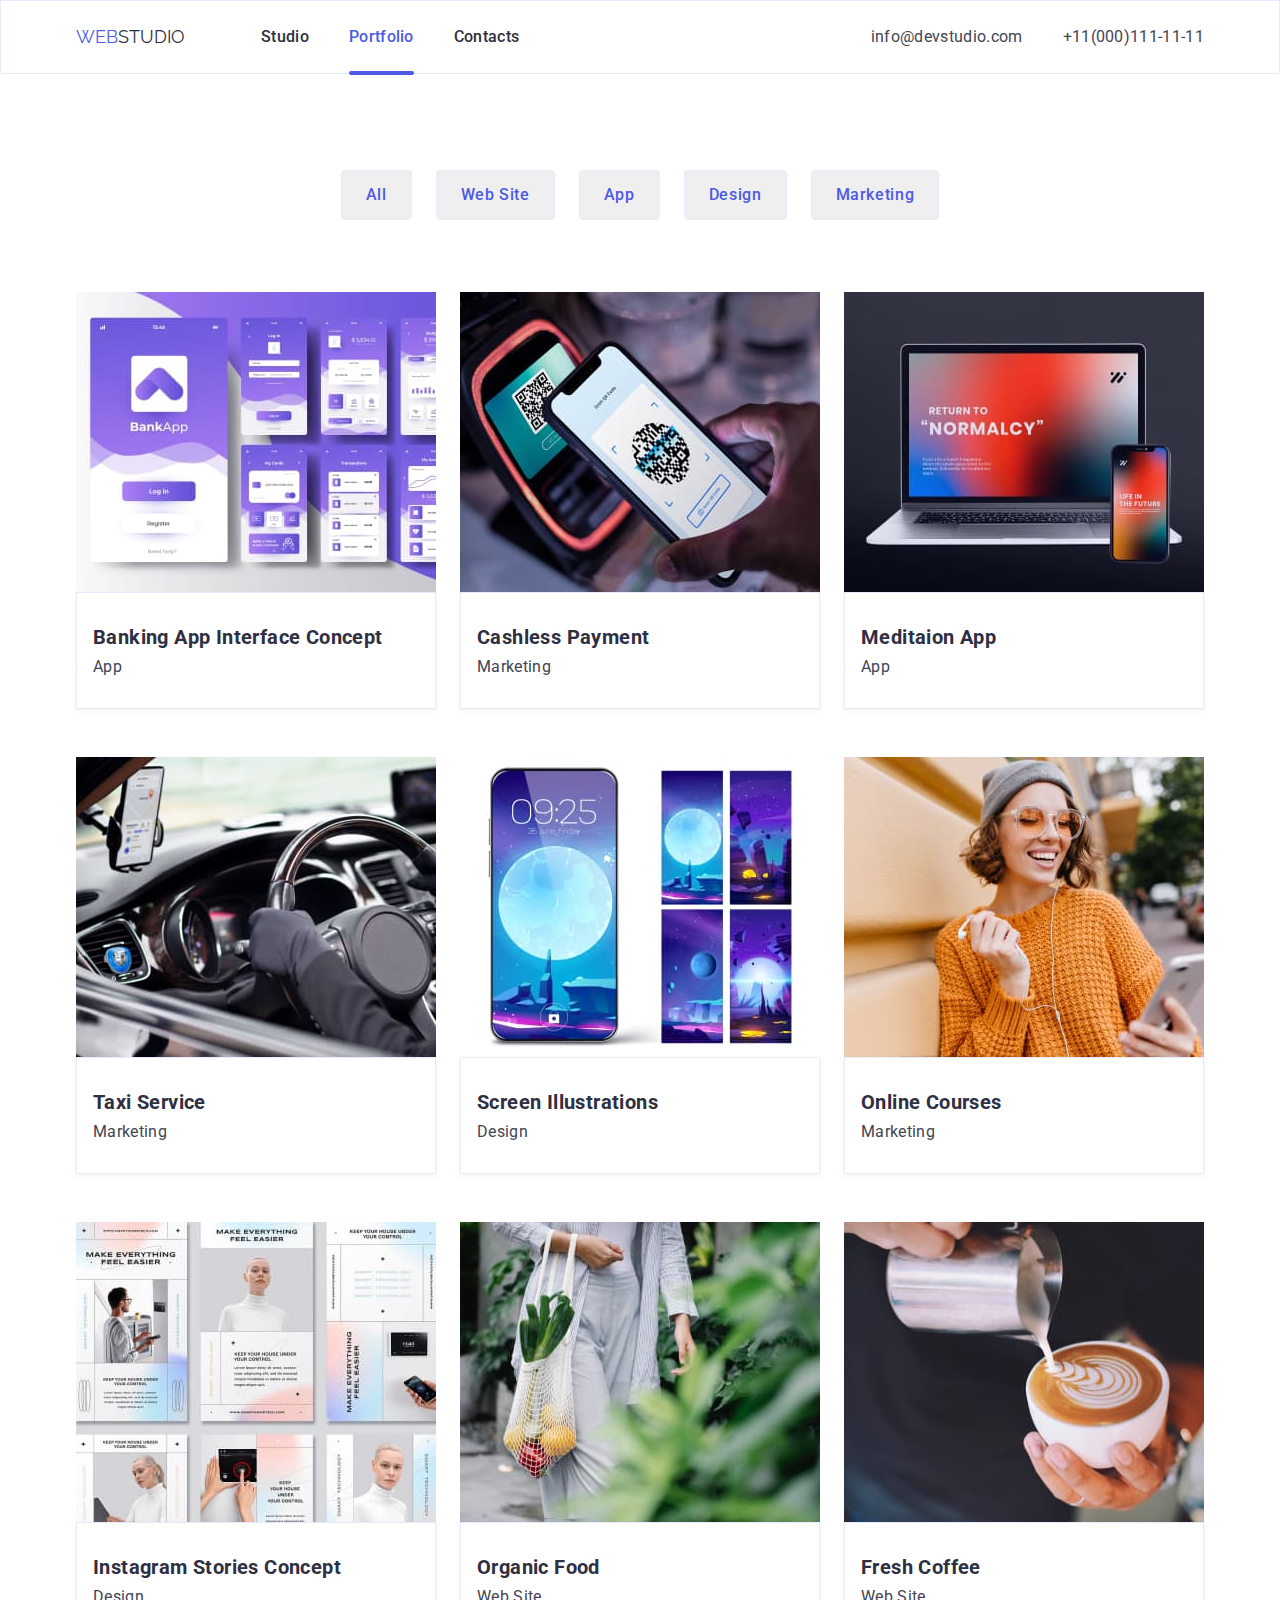
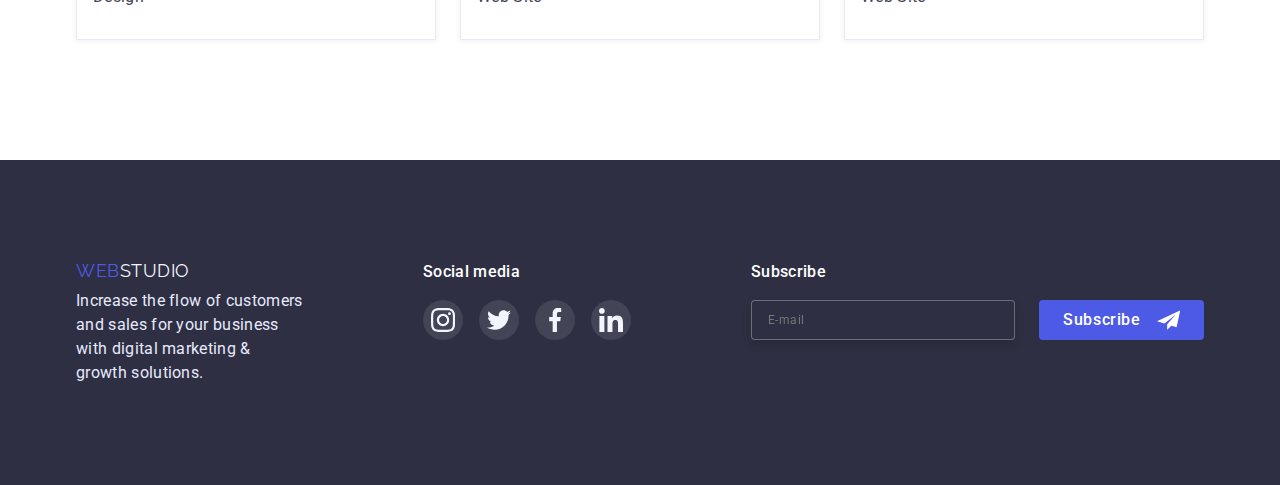
==== portfolio.html @ 5089553e "Initial commit" ====
<!DOCTYPE html>
<html lang="en">
  <head>
    <meta charset="UTF-8" />
    <meta http-equiv="X-UA-Compatible" content="IE=edge" />
    <meta name="viewport" content="width=device-width, initial-scale=1.0" />
    <title>Portfolio</title>
    <link rel="preconnect" href="https://fonts.googleapis.com" />
    <link rel="preconnect" href="https://fonts.gstatic.com" crossorigin />
    <link
      href="https://fonts.googleapis.com/css2?family=Raleway:wght@800&family=Roboto:wght@400;500;700;900&display=swap"
      rel="stylesheet"
    />
    <link
      rel="stylesheet"
      href="https://cdn.jsdelivr.net/npm/modern-normalize@1.1.0/modern-normalize.min.css"
    />
    <link rel="stylesheet" href="./css/styles.css" />
  </head>
  <body class="body">
    <header class="header">
      <div class="header-container container">
        <nav class="header-nav">
          <a class="header-logo" href="./index.html"
            ><span class="header-logo-accent">Web</span>Studio</a
          >
          <ul class="header-list list">
            <li class="header-item">
              <a class="header-link link" href="./index.html">Studio</a>
            </li>
            <li class="header-item">
              <a
                class="header-link link header-link-after"
                href="./portfolio.html"
                >Portfolio</a
              >
            </li>
            <li class="header-item">
              <a class="header-link link" href="#">Contacts</a>
            </li>
          </ul>
        </nav>
        <address class="contacts-address">
          <ul class="contacts-list list">
            <li class="contacts-item">
              <a class="contacts-link link" href="mailto:info@devstudio.com"
                >info@devstudio.com</a
              >
            </li>
            <li class="contacts-item">
              <a class="contacts-link link" href="tel:+110001111111"
                >+11(000)111-11-11</a
              >
            </li>
          </ul>
        </address>
      </div>
    </header>
    <main>
      <section class="filters section">
        <div class="container">
          <h1 class="visually-hidden">Portfolio</h1>
          <ul class="filters-list">
            <li class="filters-item">
              <button class="filters-btn" type="button">All</button>
            </li>
            <li class="filters-item">
              <button class="filters-btn" type="button">Web Site</button>
            </li>
            <li class="filters-item">
              <button class="filters-btn" type="button">App</button>
            </li>
            <li class="filters-item">
              <button class="filters-btn" type="button">Design</button>
            </li>
            <li class="filters-item">
              <button class="filters-btn" type="button">Marketing</button>
            </li>
          </ul>
          <ul class="project-list list">
            <li class="project-item">
              <a href="#" class="project-link link">
                <div class="project-link-img">
                  <img
                    class="project-img"
                    src="./imeges/portfolio/banking.jpg"
                    alt="banking interface"
                    width="360"
                    height="300"
                  />
                  <p class="overlay">
                    14 Stylish and User-Friendly App Design Concepts · Task
                    Manager App · Calorie Tracker App · Exotic Fruit Ecommerce
                    App · Cloud Storage App
                  </p>
                </div>
                <div class="card">
                  <h2 class="project-title section-suptitle">
                    Banking App Interface Concept
                  </h2>
                  <p class="project-text section-text">App</p>
                </div>
              </a>
            </li>
            <li class="project-item">
              <a href="#" class="project-link link">
                <div class="project-link-img">
                  <img
                    class="project-img"
                    src="./imeges/portfolio/payment.jpg"
                    alt="cashless payment"
                    width="360"
                    height="300"
                  />
                  <p class="overlay">
                    14 Stylish and User-Friendly App Design Concepts · Task
                    Manager App · Calorie Tracker App · Exotic Fruit Ecommerce
                    App · Cloud Storage App
                  </p>
                </div>
                <div class="card">
                  <h2 class="project-title section-suptitle">
                    Cashless Payment
                  </h2>
                  <p class="project-text section-text">Marketing</p>
                </div>
              </a>
            </li>
            <li class="project-item">
              <a href="#" class="project-link link">
                <div class="project-link-img">
                  <img
                    class="project-img"
                    src="./imeges/portfolio/meditaion_app.jpg"
                    alt="meditaion app"
                    width="360"
                    height="300"
                  />
                  <p class="overlay">
                    14 Stylish and User-Friendly App Design Concepts · Task
                    Manager App · Calorie Tracker App · Exotic Fruit Ecommerce
                    App · Cloud Storage App
                  </p>
                </div>
                <div class="card">
                  <h2 class="project-title section-suptitle">Meditaion App</h2>
                  <p class="project-text section-text">App</p>
                </div>
              </a>
            </li>
            <li class="project-item">
              <a href="#" class="project-link link">
                <div class="project-link-img">
                  <img
                    class="project-img"
                    src="./imeges/portfolio/taxi.jpg"
                    alt="taxi service"
                    width="360"
                    height="300"
                  />
                  <p class="overlay">
                    14 Stylish and User-Friendly App Design Concepts · Task
                    Manager App · Calorie Tracker App · Exotic Fruit Ecommerce
                    App · Cloud Storage App
                  </p>
                </div>
                <div class="card">
                  <h2 class="project-title section-suptitle">Taxi Service</h2>
                  <p class="project-text section-text">Marketing</p>
                </div>
              </a>
            </li>
            <li class="project-item">
              <a href="#" class="project-link link">
                <div class="project-link-img">
                  <img
                    class="project-img"
                    src="./imeges/portfolio/illustrations.jpg"
                    alt="illustrations"
                    width="360"
                    height="300"
                  />
                  <p class="overlay">
                    14 Stylish and User-Friendly App Design Concepts · Task
                    Manager App · Calorie Tracker App · Exotic Fruit Ecommerce
                    App · Cloud Storage App
                  </p>
                </div>
                <div class="card">
                  <h2 class="project-title section-suptitle">
                    Screen Illustrations
                  </h2>
                  <p class="project-text section-text">Design</p>
                </div>
              </a>
            </li>
            <li class="project-item">
              <a href="#" class="project-link link">
                <div class="project-link-img">
                  <img
                    class="project-img"
                    src="./imeges/portfolio/online_courses.jpg"
                    alt="online courses"
                    width="360"
                    height="300"
                  />
                  <p class="overlay">
                    14 Stylish and User-Friendly App Design Concepts · Task
                    Manager App · Calorie Tracker App · Exotic Fruit Ecommerce
                    App · Cloud Storage App
                  </p>
                </div>
                <div class="card">
                  <h2 class="project-title section-suptitle">Online Courses</h2>
                  <p class="project-text section-text">Marketing</p>
                </div>
              </a>
            </li>
            <li class="project-item">
              <a href="#" class="project-link link">
                <div class="project-link-img">
                  <img
                    class="project-img"
                    src="./imeges/portfolio/stories.jpg"
                    alt="instagram stories"
                    width="360"
                    height="300"
                  />
                  <p class="overlay">
                    14 Stylish and User-Friendly App Design Concepts · Task
                    Manager App · Calorie Tracker App · Exotic Fruit Ecommerce
                    App · Cloud Storage App
                  </p>
                </div>
                <div class="card">
                  <h2 class="project-title section-suptitle">
                    Instagram Stories Concept
                  </h2>
                  <p class="project-text section-text">Design</p>
                </div>
              </a>
            </li>
            <li class="project-item">
              <a href="#" class="project-link link">
                <div class="project-link-img">
                  <img
                    class="project-img"
                    src="./imeges/portfolio/organic_food.jpg"
                    alt="organic food"
                    width="360"
                    height="300"
                  />
                  <p class="overlay">
                    14 Stylish and User-Friendly App Design Concepts · Task
                    Manager App · Calorie Tracker App · Exotic Fruit Ecommerce
                    App · Cloud Storage App
                  </p>
                </div>
                <div class="card">
                  <h2 class="project-title section-suptitle">Organic Food</h2>
                  <p class="project-text section-text">Web Site</p>
                </div>
              </a>
            </li>
            <li class="project-item">
              <a href="#" class="project-link link">
                <div class="project-link-img">
                  <img
                    class="project-img"
                    src="./imeges/portfolio/fresh_coffee.jpg"
                    alt="coffee"
                    width="360"
                    height="300"
                  />
                  <p class="overlay">
                    14 Stylish and User-Friendly App Design Concepts · Task
                    Manager App · Calorie Tracker App · Exotic Fruit Ecommerce
                    App · Cloud Storage App
                  </p>
                </div>
                <div class="card">
                  <h2 class="project-title section-suptitle">Fresh Coffee</h2>
                  <p class="project-text section-text">Web Site</p>
                </div>
              </a>
            </li>
          </ul>
        </div>
      </section>
    </main>
    <footer class="footer">
      <div class="footer-container container">
        <div class="footer-logo">
          <a class="footer-logo-link" href="./index.html"
            ><span class="header-logo-accent">Web</span>Studio</a
          >
          <p class="footer-text">
            Increase the flow of customers and sales for your business with
            digital marketing & growth solutions.
          </p>
        </div>
        <div class="footer-social">
          <strong class="footer-strong">Social media</strong>
          <ul class="footer-social-list list">
            <li class="footer-social-item">
              <a href="" class="footer-social-link link">
                <svg class="footer-social-icon" width="24" height="24">
                  <use
                    href="./imeges/main-page/icons.svg#icon-instagram-2 "
                  ></use>
                </svg>
              </a>
            </li>
            <li class="footer-social-item">
              <a href="" class="footer-social-link link">
                <svg class="footer-social-icon" width="24" height="24">
                  <use href="./imeges/main-page/icons.svg#icon-twitter-1"></use>
                </svg>
              </a>
            </li>
            <li class="footer-social-item">
              <a href="" class="footer-social-link link">
                <svg class="footer-social-icon" width="24" height="24">
                  <use
                    href="./imeges/main-page/icons.svg#icon-facebook-1"
                  ></use>
                </svg>
              </a>
            </li>
            <li class="footer-social-item">
              <a href="" class="footer-social-link link">
                <svg class="footer-social-icon" width="24" height="24">
                  <use
                    href="./imeges/main-page/icons.svg#icon-linkedin-1"
                  ></use>
                </svg>
              </a>
            </li>
          </ul>
        </div>
        <div class="footer-input">
          <strong class="footer-strong">Subscribe</strong>
          <form class="footer-form">
            <label class="footer-form-field">
              <input
                type="email"
                name="email"
                placeholder="E-mail"
                class="footer-form-input"
              />
            </label>
            <button class="footer-form-submit" type="submit">
              Subscribe
              <svg class="footer-form-icon" width="24" height="24">
                <use href="./imeges/main-page/icons.svg#icon-Frame-3"></use>
              </svg>
            </button>
          </form>
        </div>
      </div>
    </footer>
  </body>
</html>
---- css/styles.css ----
h1,
h2,
h3,
p {
  margin-top: 0;
  margin-bottom: 0;
}

ul {
  margin-top: 0;
  margin-bottom: 0;
  padding-left: 0;
}

img {
  display: block;
  max-width: 100%;
  height: auto;
}

:root {
  --primary-text-color: #434455;
  --toptitle-text-color: #2e2f42;
  --accent-text-color: #4d5ae5;
  --title-text-color: #ffffff;
  --footer-text-color: #e7e9fc;
  --social-icon-color: #f4f4fd;
}

body {
  font-family: "Roboto", sans-serif;
  background-color: var(--title-text-color);
  font-size: 16px;
}

.list {
  list-style: none;
  display: flex;
}

.link {
  text-decoration: none;
  line-height: 1.5;
  letter-spacing: 0.02em;
}

.section {
  padding-bottom: 120px;
  padding-top: 120px;
}

.section-title {
  font-size: 36px;
  line-height: 1.11;
  letter-spacing: 0.02em;
  text-transform: capitalize;
  color: var(--toptitle-text-color);
  margin-bottom: 72px;
}

.section-suptitle {
  font-size: 20px;
  line-height: 1.2;
  letter-spacing: 0.02em;
  color: var(--toptitle-text-color);
}

.section-text {
  letter-spacing: 0.02em;
  line-height: 1.2;
  color: var(--primary-text-color);
}

.container {
  width: 1158px;
  padding-left: 15px;
  padding-right: 15px;
  margin: 0 auto;
}

.header {
  border: 1px solid var(--footer-text-color);
}

.header-container {
  display: flex;
  justify-content: space-between;
  align-items: center;
}

.header-nav {
  display: flex;
  align-items: center;
}

.header-logo {
  font-family: "Raleway";
  text-decoration: none;
  text-transform: uppercase;
  margin-right: 76px;
  font-size: 18px;
  line-height: 1.3;
  color: var(--toptitle-text-color);
}

.header-logo-accent {
  color: var(--accent-text-color);
}

.header-link:hover,
.header-link:focus {
  color: var(--accent-text-color);
}

.header-item:not(:last-child) {
  margin-right: 40px;
}

.header-link {
  color: var(--toptitle-text-color);
  display: block;
  padding: 24px 0;
  font-weight: 500;
  transition-property: color;
  transition-duration: 250ms;
  transition-timing-function: cubic-bezier(0.4, 0, 0.2, 1);
}

.header-link-after {
  position: relative;
  color: var(--accent-text-color);
}

.header-link-after::after {
  content: "";
  text-decoration: underline;
  position: absolute;
  display: block;
  margin-top: 22px;
  width: 100%;
  height: 4px;
  background: var(--accent-text-color);
  border-radius: 2px;
}

.contacts-address {
  font-style: normal;
}

.contacts-link:hover,
.contacts-link:focus {
  color: var(--accent-text-color);
}

.contacts-item:not(:last-child) {
  margin-right: 40px;
}

.contacts-link {
  color: var(--primary-text-color);
  transition-property: color;
  transition-duration: 250ms;
  transition-timing-function: cubic-bezier(0.4, 0, 0.2, 1);
}

.hero {
  background-color: var(--toptitle-text-color);
  text-align: center;
  padding: 188px 0;
  max-width: 1440px;
  background-image: linear-gradient(
      rgba(46, 47, 66, 0.7),
      rgba(46, 47, 66, 0.7)
    ),
    url(../imeges/main-page/people-office.jpg);
  background-repeat: no-repeat;
  background-position: center;
  background-size: cover;
  margin: 0 auto;
}

.hero-title {
  max-width: 500px;
  margin: auto;
  font-size: 56px;
  line-height: 1.07;
  color: var(--title-text-color);
}

.hero-btn {
  font-family: inherit;
  font-weight: 500;
  font-size: 16px;
  line-height: 1.5;
  letter-spacing: 0.04em;
  cursor: pointer;
  color: var(--title-text-color);
  background-color: var(--accent-text-color);
  border: none;
  border-radius: 4px;
  margin-top: 48px;
  padding: 16px 32px;
  transition-property: background-color, box-shadow;
  transition-duration: 250ms;
  transition-timing-function: cubic-bezier(0.4, 0, 0.2, 1);
}

.hero-btn:hover,
.hero-btn:focus {
  background-color: #404bbf;
  box-shadow: 0px 4px 4px rgba(0, 0, 0, 0.15);
}

.backdrop {
  position: fixed;
  top: 0;
  left: 0;
  width: 100%;
  height: 100%;
  background-color: rgba(46, 47, 66, 0.4);
  transition: visibility, opacity var(--footer-text-color);
  transition-duration: 250ms;
  transition-timing-function: cubic-bezier(0.4, 0, 0.2, 1);
}

.backdrop.is-hidden {
  opacity: 0;
  visibility: hidden;
  pointer-events: none;
}

.modal {
  position: absolute;
  top: 50%;
  left: 50%;
  transform: translate(-50%, -50%);
  width: 408px;
  height: 584px;
  background: #fcfcfc;
  box-shadow: 0px 1px 1px rgba(0, 0, 0, 0.14), 0px 1px 3px rgba(0, 0, 0, 0.12),
    0px 2px 1px rgba(0, 0, 0, 0.2);
  border-radius: 4px;
  padding: 72px 24px 24px 24px;
}

.modal-close-btn {
  position: absolute;
  right: 24px;
  top: 24px;
  display: flex;
  justify-content: center;
  align-items: center;
  cursor: pointer;
  width: 24px;
  height: 24px;
  border-radius: 50%;
  background-color: var(--footer-text-color);
  border: 1px solid rgba(0, 0, 0, 0.1);
  transition-property: background-color;
  transition-duration: 250ms;
  transition-timing-function: cubic-bezier(0.4, 0, 0.2, 1);
}

.modal-close-btn:hover,
.modal-close-btn:focus {
  background-color: #404bbf;
}

.modal-close-btn-icon {
  transition: fill var(--footer-text-color);
  transition-property: fill;
  transition-duration: 250ms;
  transition-timing-function: cubic-bezier(0.4, 0, 0.2, 1);
}

.modal-close-btn:hover .modal-close-btn-icon,
.modal-close-btn:focus .modal-close-btn-icon {
  fill: var(--title-text-color);
}

.modal-text {
  font-weight: 500;
  font-size: 16px;
  line-height: 1.5;
  text-align: center;
  letter-spacing: 0.02em;
  color: #2e2f42;
  margin-bottom: 14px;
}

.modal-form {
  display: flex;
  flex-direction: column;
}

.modal-form-field {
  margin-bottom: 8px;
}

.modal-form-input {
  display: block;
  width: 100%;
  height: 40px;
  padding-left: 38px;
  border: 1px solid rgba(33, 33, 33, 0.2);
  border-radius: 4px;
  color: var(--toptitle-text-color);
}

.modal-form-input:focus {
  outline: none;
  border-color: var(--accent-text-color);
}

.modal-form-span {
  display: block;
  font-size: 12px;
  line-height: 1.33;
  letter-spacing: 0.01em;
  color: #8e8f99;
  margin-bottom: 4px;
}

.modal-form-box {
  display: block;
  position: relative;
}

.modal-form-icon {
  position: absolute;
  display: block;
  width: 18px;
  height: 24px;
  top: 50%;
  left: 16px;
  transform: translateY(-50%);
  fill: var(--toptitle-text-color);
  transition-property: fill;
  transition-duration: 250ms;
  transition-timing-function: cubic-bezier(0.4, 0, 0.2, 1);
}

.modal-form-input:focus + .modal-form-icon {
  fill: var(--accent-text-color);
}

.modal-form-field-second {
  margin-bottom: 16px;
}

.modal-form-message {
  display: block;
  width: 100%;
  height: 100%;
  padding-top: 8px;
  padding-left: 16px;
  resize: none;
  border: 1px solid rgba(33, 33, 33, 0.2);
  border-radius: 4px;
  outline: transparent;
  transition-property: border, outline;
  transition-duration: 250ms;
  transition-timing-function: cubic-bezier(0.4, 0, 0.2, 1);
}

.modal-form-message::placeholder {
  font-weight: 400;
  font-size: 12px;
  line-height: 1.33;
  letter-spacing: 0.01em;
  color: rgba(117, 117, 117, 0.5);
}

.modal-form-message:focus {
  outline: none;
  border: 1px solid var(--accent-text-color);
}

.modal-form-chek-desc {
  display: flex;
  font-size: 12px;
  line-height: 1.33;
  letter-spacing: 0.04em;
  color: #757575;
  align-items: center;
  margin-bottom: 24px;
}

.modal-form-link {
  color: var(--accent-text-color);
}

.modal-form-chek-desc::before {
  content: "";
  display: block;
  width: 16px;
  height: 16px;
  border: 1.25px solid var(--toptitle-text-color);
  cursor: pointer;
  border-radius: 2px;
  margin-right: 8px;
}

.modal-form-chek:checked + .modal-form-chek-desc::before {
  background-color: var(--accent-text-color);
  background-image: url(../imeges/main-page/vector.svg);
  background-size: contain;
  background-position: center;
  background-repeat: no-repeat;
}

.modal-form-chek:focus + .modal-form-chek-desc::before {
  outline: 1px solid var(--accent-text-color);
}

.modal-form-submit {
  font-family: inherit;
  font-weight: 500;
  font-size: 16px;
  line-height: 1.5;
  letter-spacing: 0.04em;
  cursor: pointer;
  background-color: var(--accent-text-color);
  color: var(--title-text-color);
  border: none;
  border-radius: 4px;
  padding: 16px 32px;
  align-self: center;
  min-width: 169px;
  transition-property: background-color, box-shadow;
  transition-duration: 250ms;
  transition-timing-function: cubic-bezier(0.4, 0, 0.2, 1);
}

.modal-form-submit:hover,
.modal-form-submit:focus {
  background-color: #404bbf;
  box-shadow: 0px 4px 4px rgba(0, 0, 0, 0.15);
}

.visually-hidden {
  position: absolute;
  white-space: nowrap;
  width: 1px;
  height: 1px;
  overflow: hidden;
  border: 0;
  padding: 0;
  clip: rect(0 0 0 0);
  clip-path: inset(50%);
  margin: -1px;
}

.feature-card {
  height: 112px;
  display: flex;
  align-items: center;
  justify-content: center;
  background-color: var(--social-icon-color);
}

.feature-icon {
  width: 64px;
  height: 64px;
}

.feature-item {
  flex-basis: calc((100% - 72px) / 4);
  width: 264px;
}

.feature-item:not(:last-child) {
  margin-right: 24px;
}

.feature-title {
  margin-bottom: 8px;
  margin-top: 8px;
}

.gallery {
  padding-top: 0;
  text-align: center;
}

.gallery-item:not(:last-child) {
  margin-right: 24px;
}

.team {
  background-color: var(--social-icon-color);
  text-align: center;
}

.team-item {
  padding-bottom: 32px;
  border-radius: 0px 0px 4px 4px;
  background-color: var(--title-text-color);
  box-shadow: 0px 1px 6px rgba(46, 47, 66, 0.08),
    0px 1px 1px rgba(46, 47, 66, 0.16), 0px 2px 1px rgba(46, 47, 66, 0.08);
}

.team-item:not(:last-child) {
  margin-right: 24px;
}

.team-suptitle {
  margin-top: 32px;
  margin-bottom: 8px;
}

.team-social-list {
  justify-content: center;
  margin-top: 8px;
}

.team-social-item {
  width: 40px;
  height: 40px;
}

.team-social-item:not(:last-child) {
  margin-right: 24px;
}

.team-social-link:hover,
.team-social-link:focus {
  background-color: #404bbf;
}

.team-social-link {
  width: 100%;
  height: 100%;
  background-color: var(--accent-text-color);
  display: flex;
  align-items: center;
  justify-content: center;
  border-radius: 50%;
  transition-property: background-color;
  transition-duration: 250ms;
  transition-timing-function: cubic-bezier(0.4, 0, 0.2, 1);
}

.team-social-icon {
  fill: var(--social-icon-color);
}

.customers {
  text-align: center;
}

.customers-item {
  width: calc((100% - 120px) / 6);
  height: 88px;
}

.customers-item:not(:last-child) {
  margin-right: 24px;
}

.customers-link {
  width: 100%;
  height: 100%;
  border: 1px solid #8e8f99;
  border-radius: 4px;
  display: flex;
  align-items: center;
  justify-content: center;
  transition-property: border;
  transition-duration: 250ms;
  transition-timing-function: cubic-bezier(0.4, 0, 0.2, 1);
}

.customers-icon {
  fill: #8e8f99;
  transition-property: fill;
  transition-duration: 250ms;
  transition-timing-function: cubic-bezier(0.4, 0, 0.2, 1);
}

.customers-link:hover,
.customers-link:focus {
  border: 1px solid var(--accent-text-color);
}

.customers-link:hover .customers-icon,
.customers-link:focus .customers-icon {
  fill: var(--accent-text-color);
}

.footer {
  background-color: var(--toptitle-text-color);
  padding-top: 100px;
  padding-bottom: 100px;
}

.footer-container {
  display: flex;
  align-items: baseline;
}

.footer-logo-link {
  font-family: "Raleway";
  font-size: 18px;
  line-height: 1.17;
  letter-spacing: 0.03em;
  text-decoration: none;
  text-transform: uppercase;
  color: var(--social-icon-color);
}

.footer-text {
  letter-spacing: 0.02em;
  line-height: 1.5;
  color: var(--footer-text-color);
  margin-top: 8px;
  max-width: 264px;
}

.footer-social {
  margin-left: 120px;
}

.footer-strong {
  font-weight: 500;
  font-size: 16px;
  line-height: 1.5;
  letter-spacing: 0.02em;
  color: var(--title-text-color);
}

.footer-social-list {
  margin-top: 16px;
}

.footer-social-item {
  width: 40px;
  height: 40px;
}

.footer-social-item:not(:last-child) {
  margin-right: 16px;
}

.footer-social-link:hover,
.footer-social-link:focus {
  background-color: #31d0aa;
}

.footer-social-link {
  width: 100%;
  height: 100%;
  background-color: var(--primary-text-color);
  display: flex;
  align-items: center;
  justify-content: center;
  border-radius: 50%;
  transition-property: background-color;
  transition-duration: 250ms;
  transition-timing-function: cubic-bezier(0.4, 0, 0.2, 1);
}

.footer-input {
  margin-left: 120px;
}

.footer-form {
  display: flex;
  margin-top: 16px;
}

.footer-form-input {
  display: block;
  width: 264px;
  height: 40px;
  padding-left: 16px;
  border: 1px solid rgba(255, 255, 255, 0.3);
  font-weight: 400;
  font-size: 12px;
  line-height: 2;
  border-radius: 4px;
  letter-spacing: 0.04em;
  background: var(--toptitle-text-color);
  color: var(--title-text-color);
  filter: drop-shadow(0px 4px 4px rgba(0, 0, 0, 0.15));
}

.footer-form-input:focus {
  outline: none;
  border-color: var(--accent-text-color);
}

.footer-form-submit {
  display: flex;
  flex-direction: row;
  justify-content: center;
  align-items: center;
  font-weight: 500;
  font-size: 16px;
  line-height: 1.5;
  padding: 8px 24px;
  letter-spacing: 0.04em;
  gap: 16px;
  background: var(--accent-text-color);
  border-radius: 4px;
  color: var(--title-text-color);
  margin-left: 24px;
  border: none;
  cursor: pointer;
  width: 165px;
  height: 40px;
  transition-property: background-color, box-shadow;
  transition-duration: 250ms;
  transition-timing-function: cubic-bezier(0.4, 0, 0.2, 1);
}

.footer-form-submit:hover,
.footer-form-submit:focus {
  background-color: #404bbf;
  box-shadow: 0px 4px 4px rgba(0, 0, 0, 0.25);
}

.filters {
  padding-top: 96px;
}

.filters-list {
  display: flex;
  justify-content: center;
}

.filters-item {
  display: block;
}

.filters-item:not(:last-child) {
  margin-right: 24px;
}

.filters-btn:hover,
.filters-btn:focus {
  background-color: var(--accent-text-color);
  color: var(--title-text-color);
  border: 1px solid var(--accent-text-color);
  box-shadow: 0px 3px 1px rgba(0, 0, 0, 0.1), 0px 2px 1px rgba(0, 0, 0, 0.08),
    0px 2px 2px rgba(0, 0, 0, 0.12);
}

.filters-btn {
  font-family: inherit;
  font-weight: 500;
  font-size: 16px;
  line-height: 1.5;
  letter-spacing: 0.04em;
  cursor: pointer;
  color: var(--accent-text-color);
  border: none;
  border-radius: 4px;
  padding: 12px 24px;
  border: 1px solid var(--footer-text-color);
  transition-property: background-color, color, border, box-shadow;
  transition-duration: 250ms;
  transition-timing-function: cubic-bezier(0.4, 0, 0.2, 1);
}

.project-list {
  flex-wrap: wrap;
  column-gap: 24px;
  row-gap: 48px;
  margin-top: 72px;
}

.project-item {
  flex-basis: calc((100% - 48px) / 3);
}

.card {
  border: 1px solid var(--footer-text-color);
  padding-top: 32px;
  padding-bottom: 32px;
  padding-left: 16px;
  box-shadow: 0px 1px 6px rgba(46, 47, 66, 0.08);
}

.project-link {
  display: block;
  transition-property: box-shadow;
  transition-duration: 250ms;
  transition-timing-function: cubic-bezier(0.4, 0, 0.2, 1);
}

.project-link:hover,
.project-link:focus {
  box-shadow: 0px 1px 6px rgba(46, 47, 66, 0.08),
    0px 1px 1px rgba(46, 47, 66, 0.16), 0px 2px 1px rgba(46, 47, 66, 0.08);
}

.project-title {
  margin-bottom: 8px;
}

.project-link-img {
  position: relative;
  overflow: hidden;
}

.overlay {
  font-size: 16px;
  line-height: 1.5;
  letter-spacing: 0.02em;
  color: var(--social-icon-color);
  background-color: var(--accent-text-color);
  padding: 40px 32px 164px 32px;
  position: absolute;
  left: 0;
  top: 0;
  width: 100%;
  height: 100%;
  overflow: auto;
  transform: translateY(100%);
  transition: transform 250ms linear;
}

.project-link:hover .overlay,
.project-link:focus .overlay {
  transform: translateY(0);
}
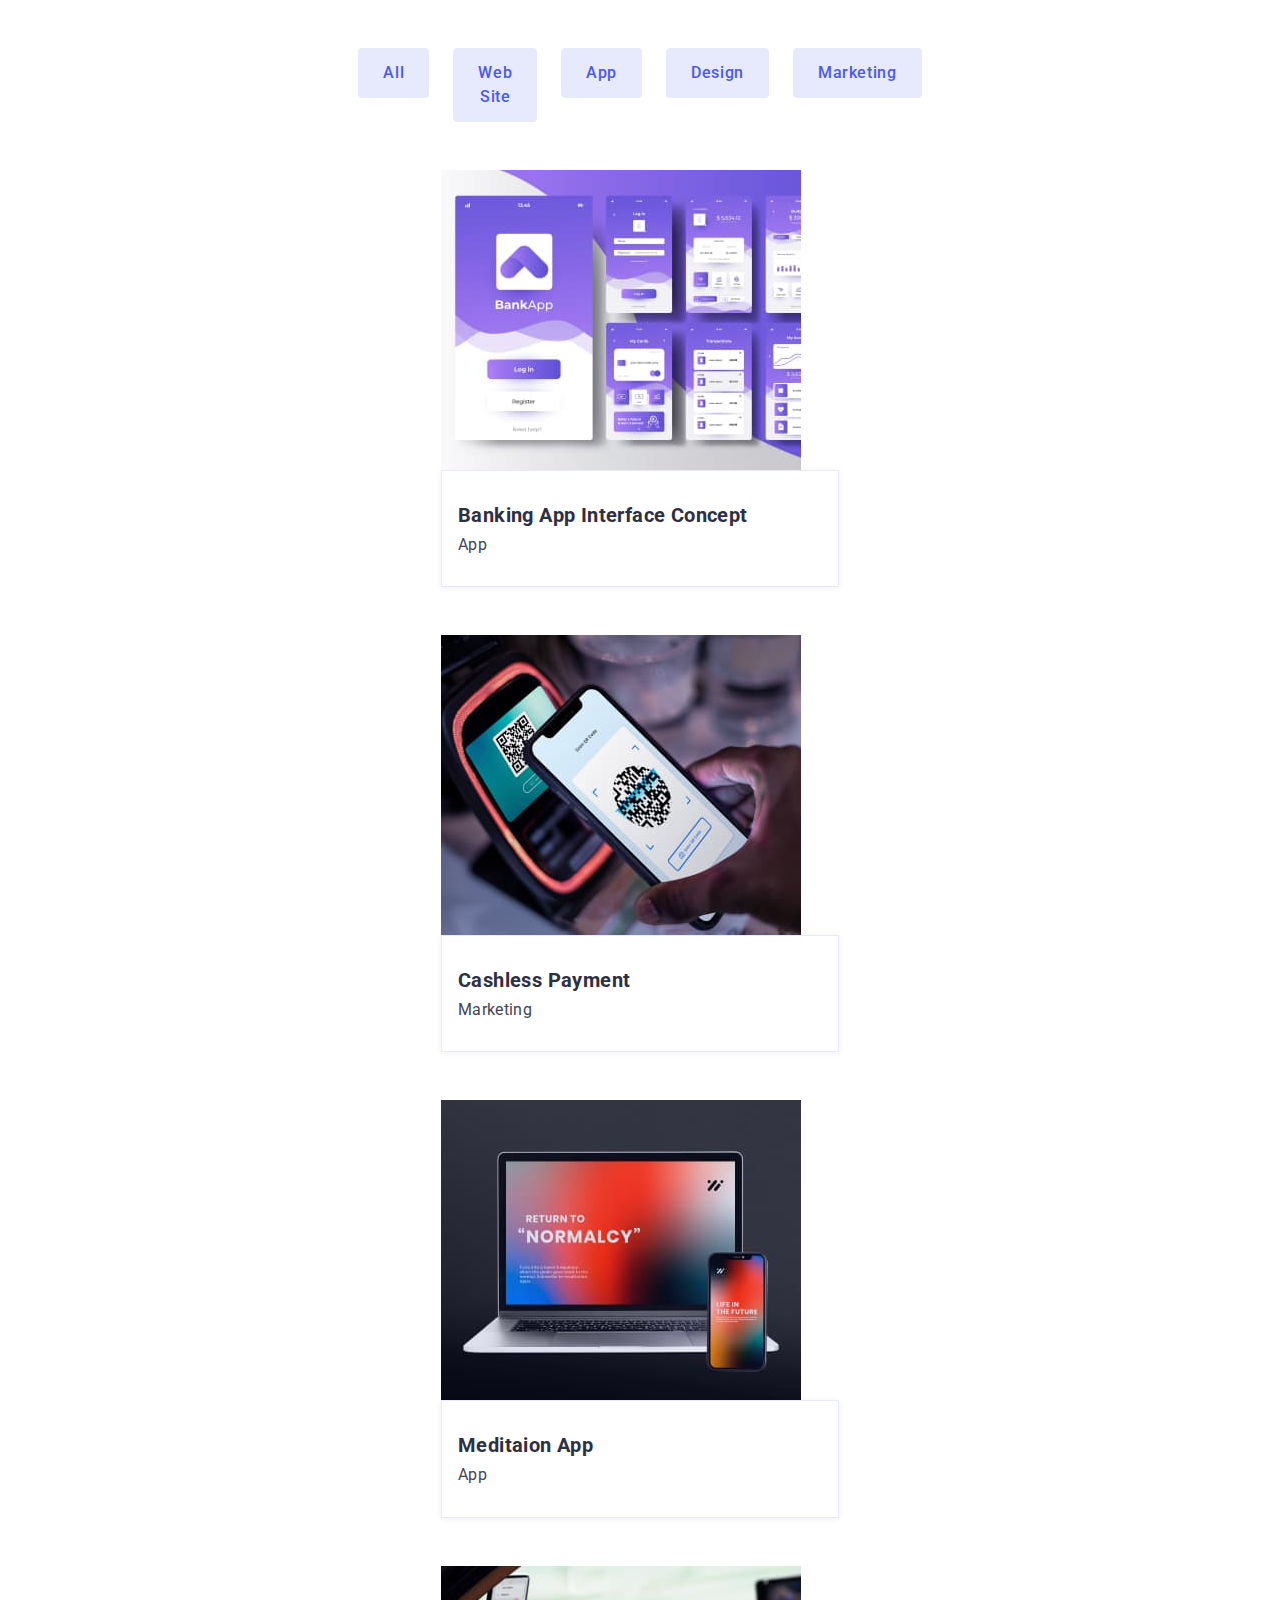
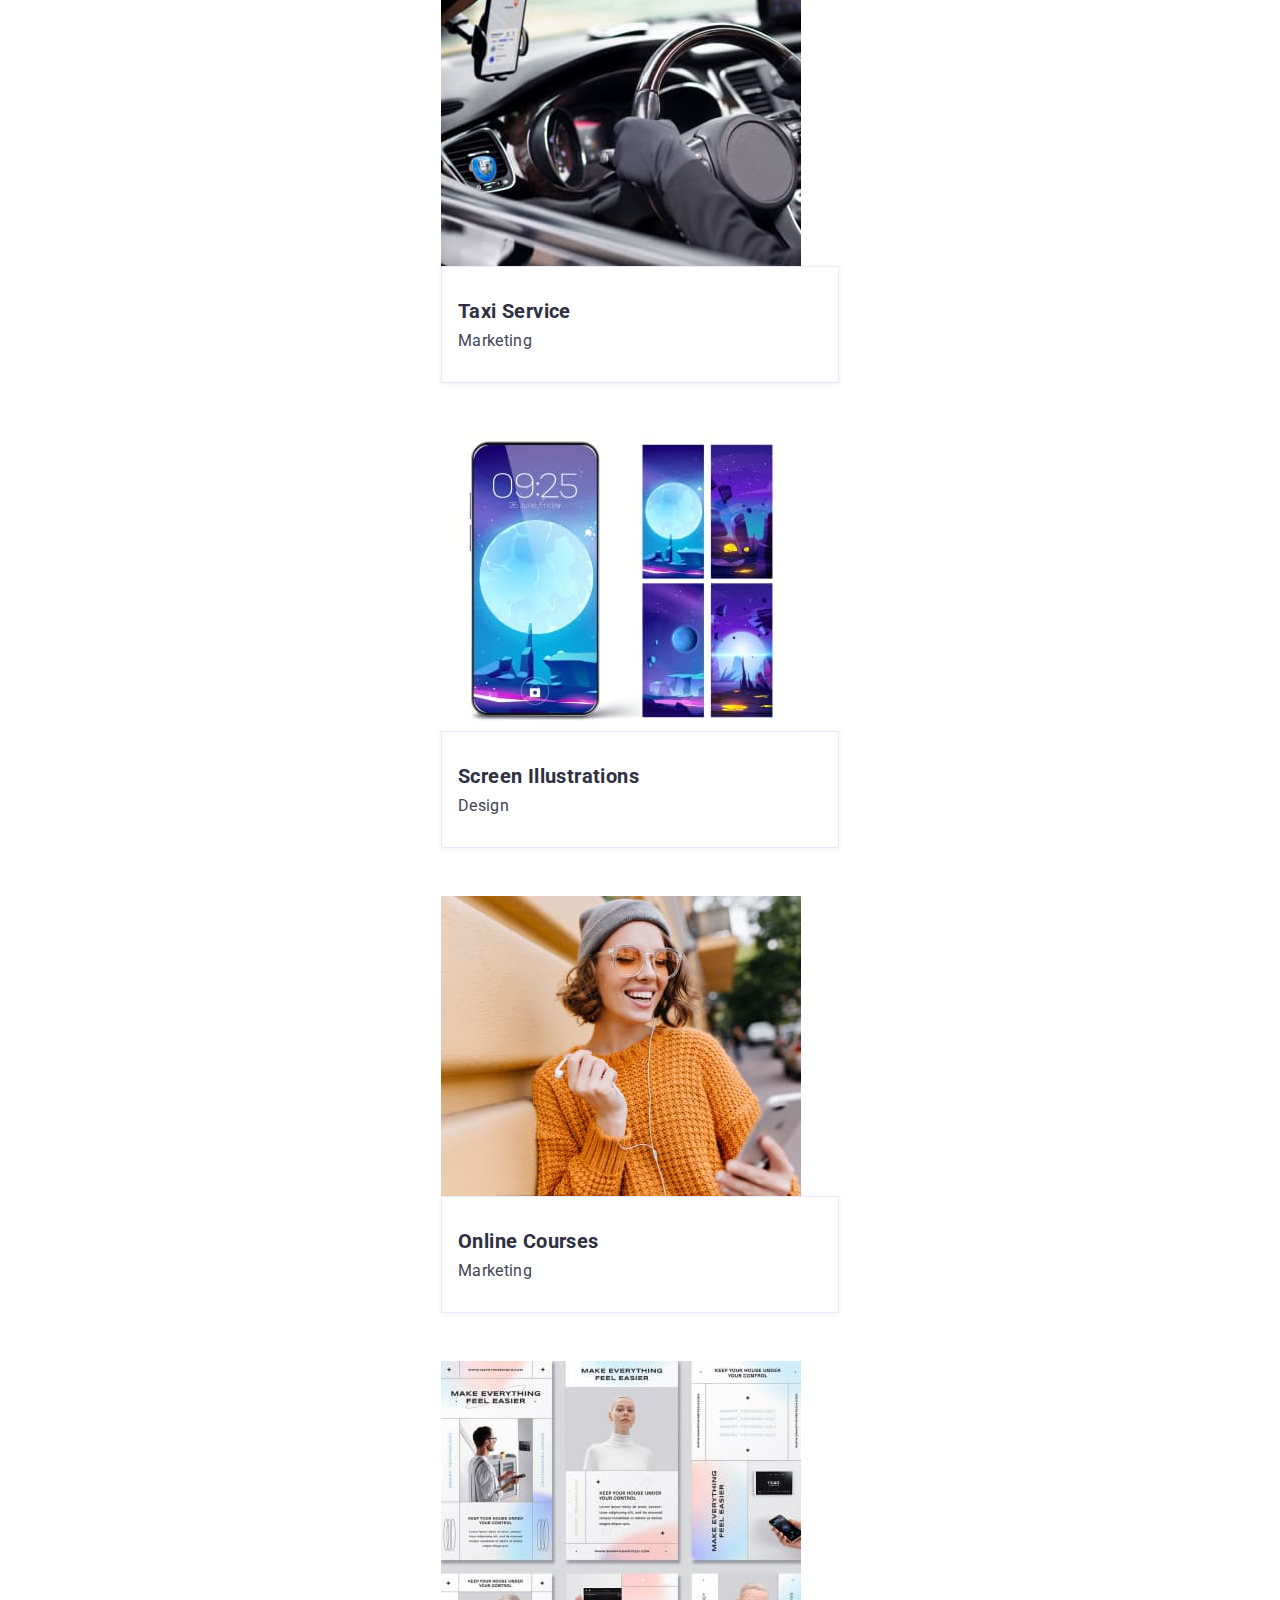
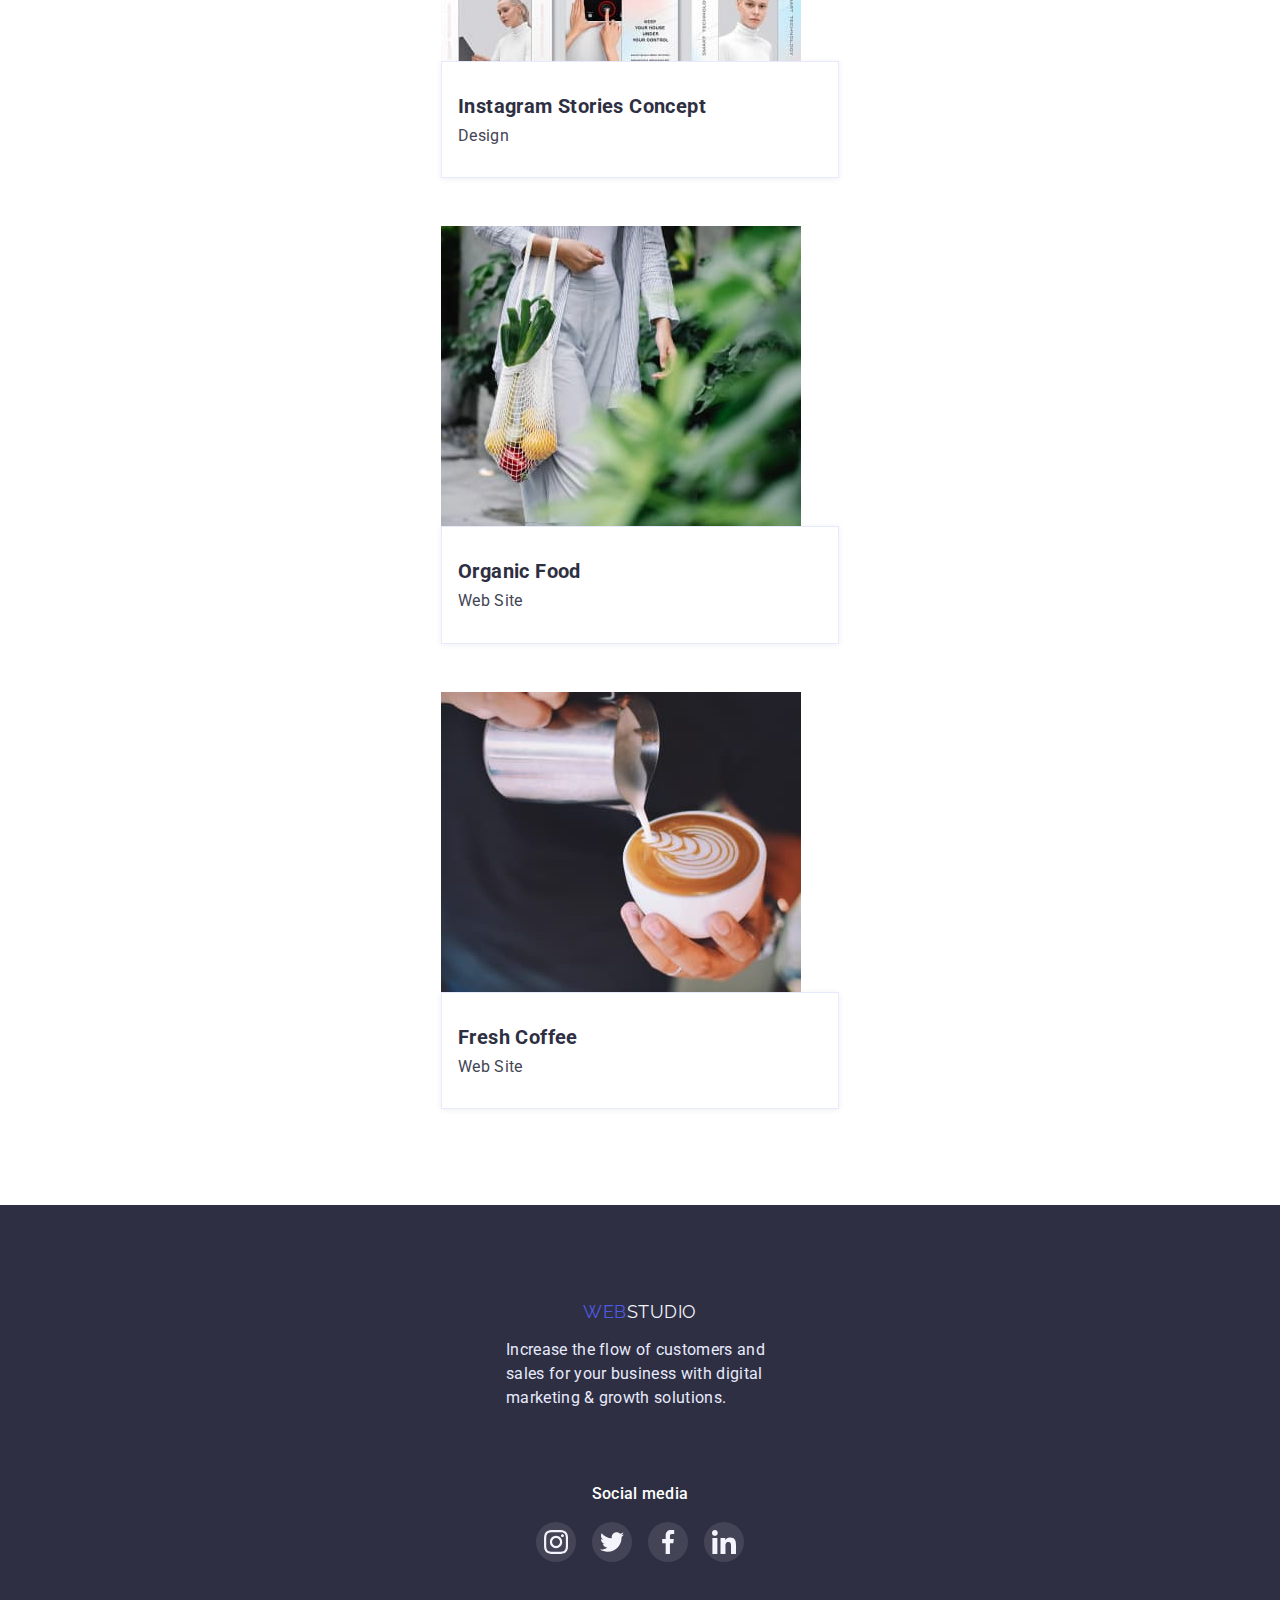
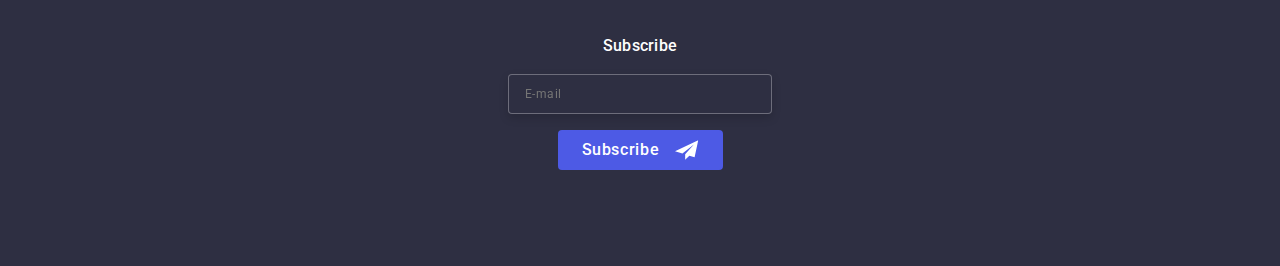
==== commit 5a34b3ef: "add @media screen and (min-width: 320px)" ====
--- a/portfolio.html
+++ b/portfolio.html
@@ -18,7 +18,7 @@
     <link rel="stylesheet" href="./css/styles.css" />
   </head>
   <body class="body">
-    <header class="header">
+    <!-- <header class="header">
       <div class="header-container container">
         <nav class="header-nav">
           <a class="header-logo" href="./index.html"
@@ -55,7 +55,7 @@
           </ul>
         </address>
       </div>
-    </header>
+    </header> -->
     <main>
       <section class="filters section">
         <div class="container">
--- a/css/styles.css
+++ b/css/styles.css
@@ -72,7 +72,8 @@
 }
 
 .container {
-  width: 1158px;
+  min-width: 320px;
+  max-width: 1158px;
   padding-left: 15px;
   padding-right: 15px;
   margin: 0 auto;
@@ -757,6 +758,7 @@
   border: none;
   border-radius: 4px;
   padding: 12px 24px;
+  background-color: var(--footer-text-color);
   border: 1px solid var(--footer-text-color);
   transition-property: background-color, color, border, box-shadow;
   transition-duration: 250ms;
@@ -825,3 +827,169 @@
 .project-link:focus .overlay {
   transform: translateY(0);
 }
+
+@media screen and (min-width: 320px) {
+  .container {
+    max-width: 428px;
+  }
+
+  .section {
+    padding-bottom: 96px;
+    padding-top: 96px;
+  }
+
+  .menu-open-btn {
+    cursor: pointer;
+    width: 32px;
+    height: 32px;
+    background-color: var(--title-text-color);
+    margin-top: 24px;
+    margin-right: 24px;
+    margin-bottom: 24px;
+    transition-property: background-color;
+    transition-duration: 250ms;
+    transition-timing-function: cubic-bezier(0.4, 0, 0.2, 1);
+  }
+
+  .menu-open-btn-icon {
+    fill: #4d5ae5;
+  }
+
+  .header-list {
+    display: none;
+  }
+
+  .contacts-address {
+    display: none;
+  }
+
+  .hero-title {
+    max-width: 318px;
+    font-size: 36px;
+    line-height: 1.11;
+  }
+
+  .feature-card {
+    display: none;
+  }
+
+  .feature-list {
+    flex-direction: column;
+  }
+  .feature-item {
+    width: 396px;
+  }
+
+  .feature-item:not(:last-child) {
+    margin-right: 0;
+    margin-bottom: 72px;
+  }
+
+  .feature-title {
+    font-size: 36px;
+    line-height: 1.11;
+    text-align: center;
+    margin-top: 0;
+  }
+
+  .feature-text {
+    line-height: 1.5;
+  }
+
+  .gallery {
+    display: none;
+  }
+
+  .team-list {
+    flex-direction: column;
+    justify-content: center;
+    align-items: center;
+  }
+
+  .team-item:not(:last-child) {
+    margin-bottom: 72px;
+    margin-right: 0;
+  }
+
+  .customers {
+    padding-bottom: 0;
+  }
+
+  .customers-list {
+    flex-wrap: wrap;
+    column-gap: 16px;
+  }
+
+  .customers-item {
+    width: calc((100% - 16px) / 2);
+  }
+
+  .customers-item:not(:last-child) {
+    margin-right: 0;
+    margin-bottom: 72px;
+  }
+
+  .footer {
+    padding-top: 96px;
+    padding-bottom: 96px;
+  }
+
+  .footer-container {
+    align-items: center;
+    flex-direction: column;
+  }
+
+  .footer-logo-link {
+    display: flex;
+    justify-content: center;
+  }
+
+  .footer-text {
+    margin-top: 16px;
+    max-width: 268px;
+  }
+
+  .footer-social {
+    margin-top: 72px;
+    margin-bottom: 72px;
+    margin-left: 0;
+  }
+
+  .footer-strong {
+    display: flex;
+    text-align: center;
+    justify-content: center;
+  }
+
+  .footer-input {
+    margin-left: 0;
+  }
+
+  .footer-form {
+    flex-direction: column;
+    align-items: center;
+  }
+
+  .footer-form-input {
+    margin-bottom: 16px;
+  }
+
+  .footer-form-submit {
+    margin: 0;
+  }
+
+  .filters {
+    padding-top: 48px;
+  }
+
+  .filters-list {
+    
+    
+  }
+
+  .project-list {
+    flex-direction: column;
+    column-gap: 0;
+    margin-top: 48px;
+  }
+}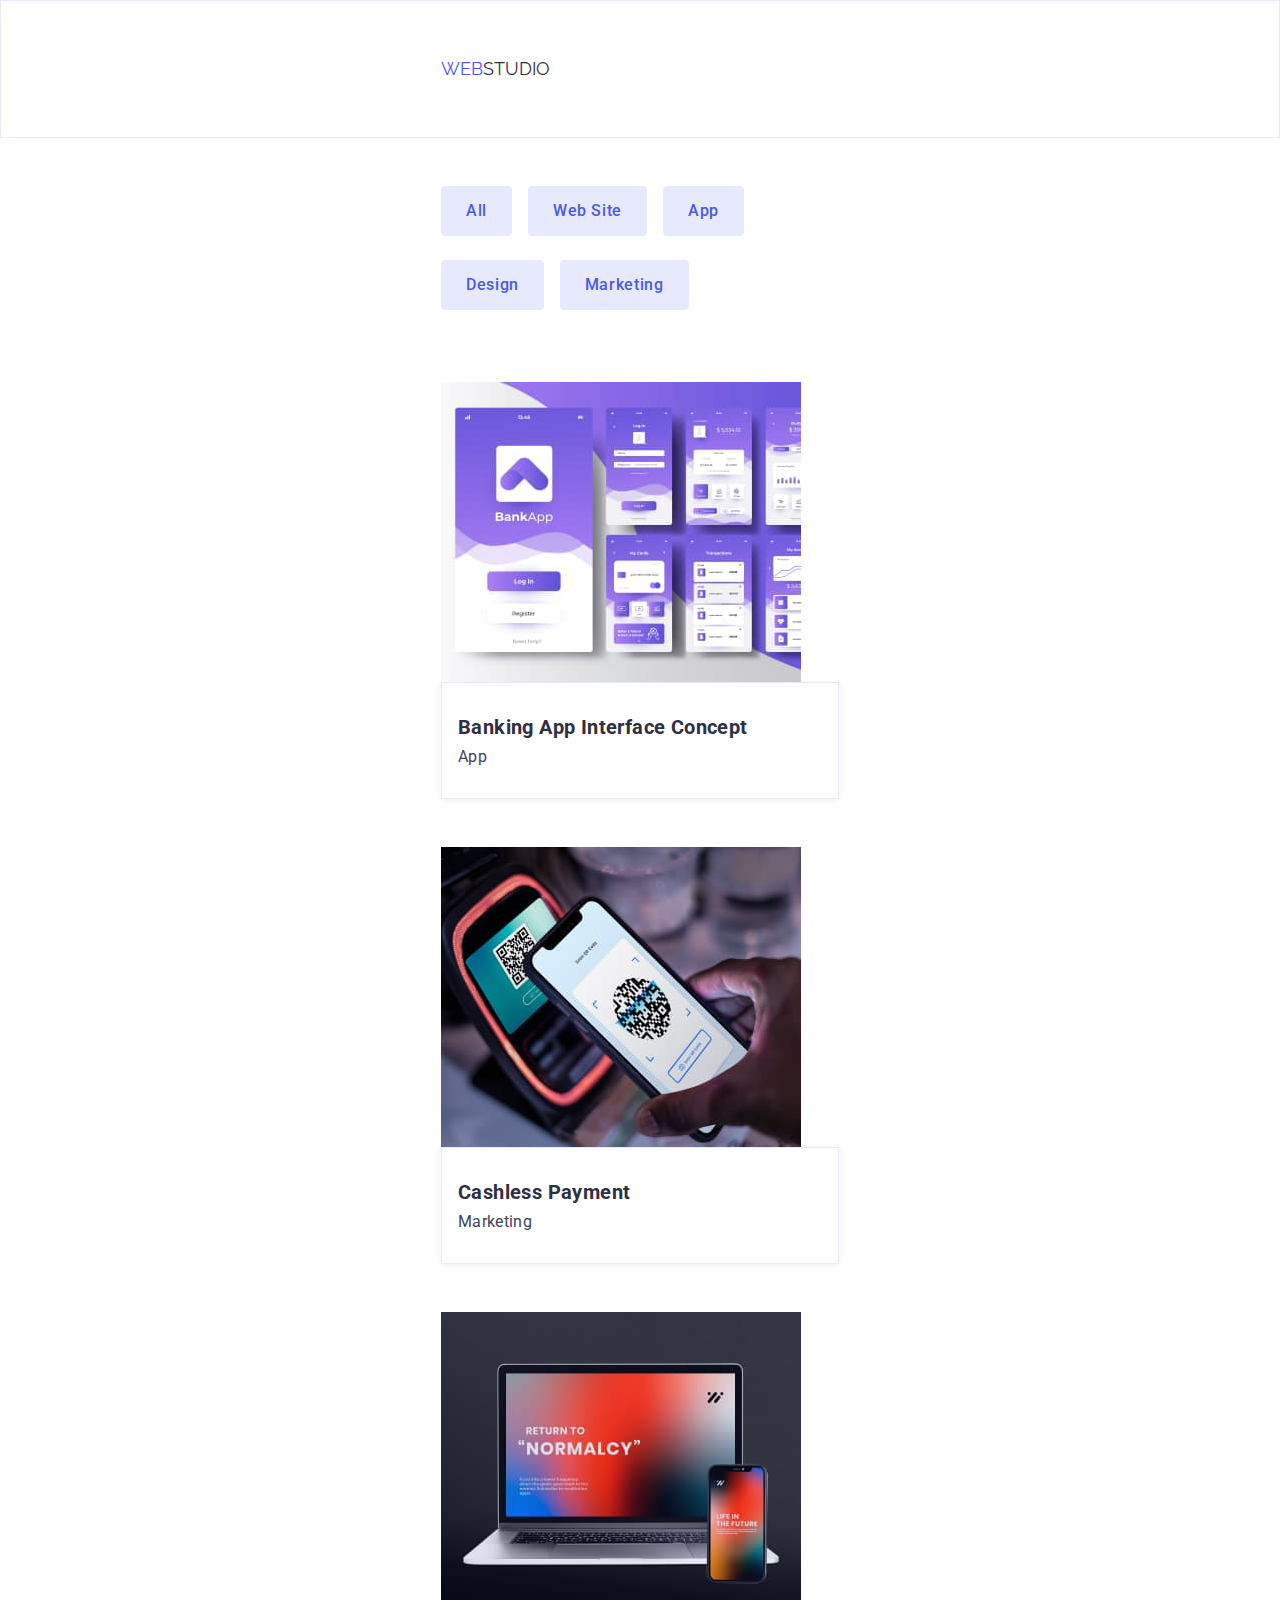
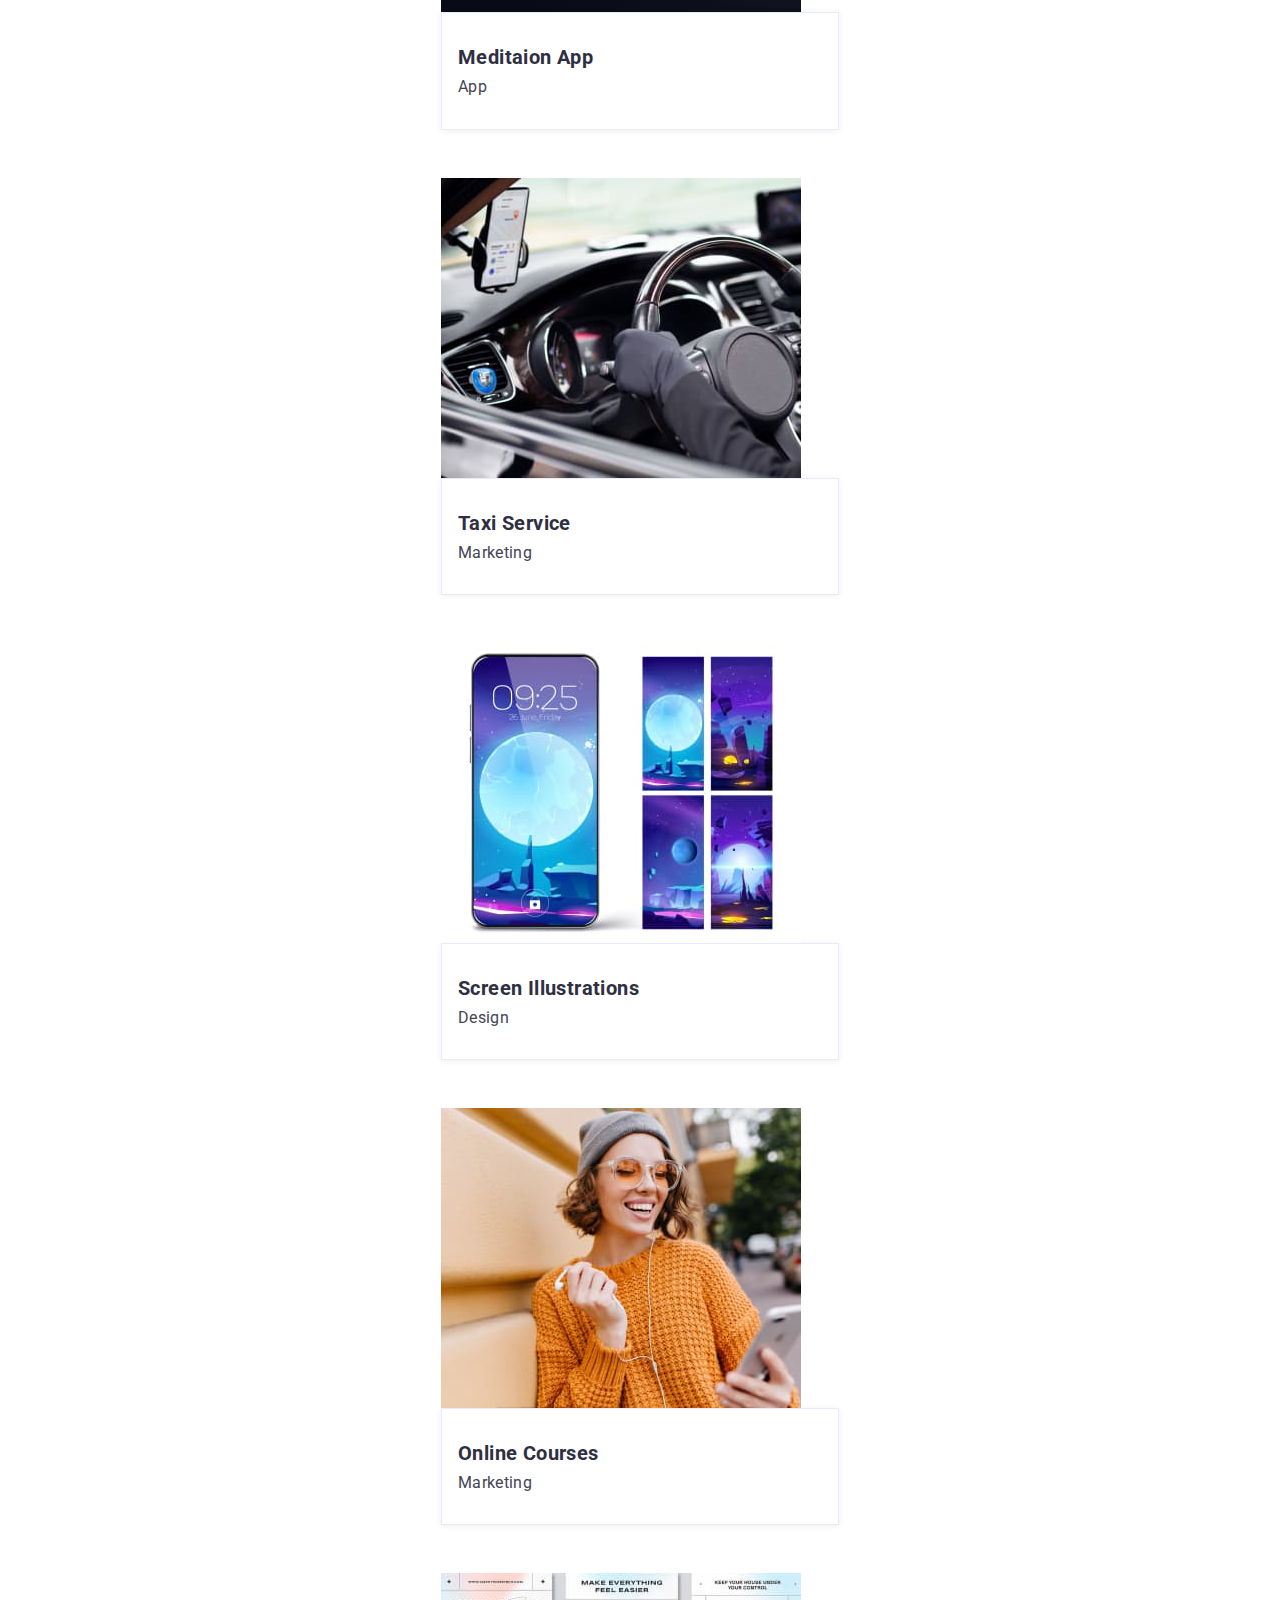
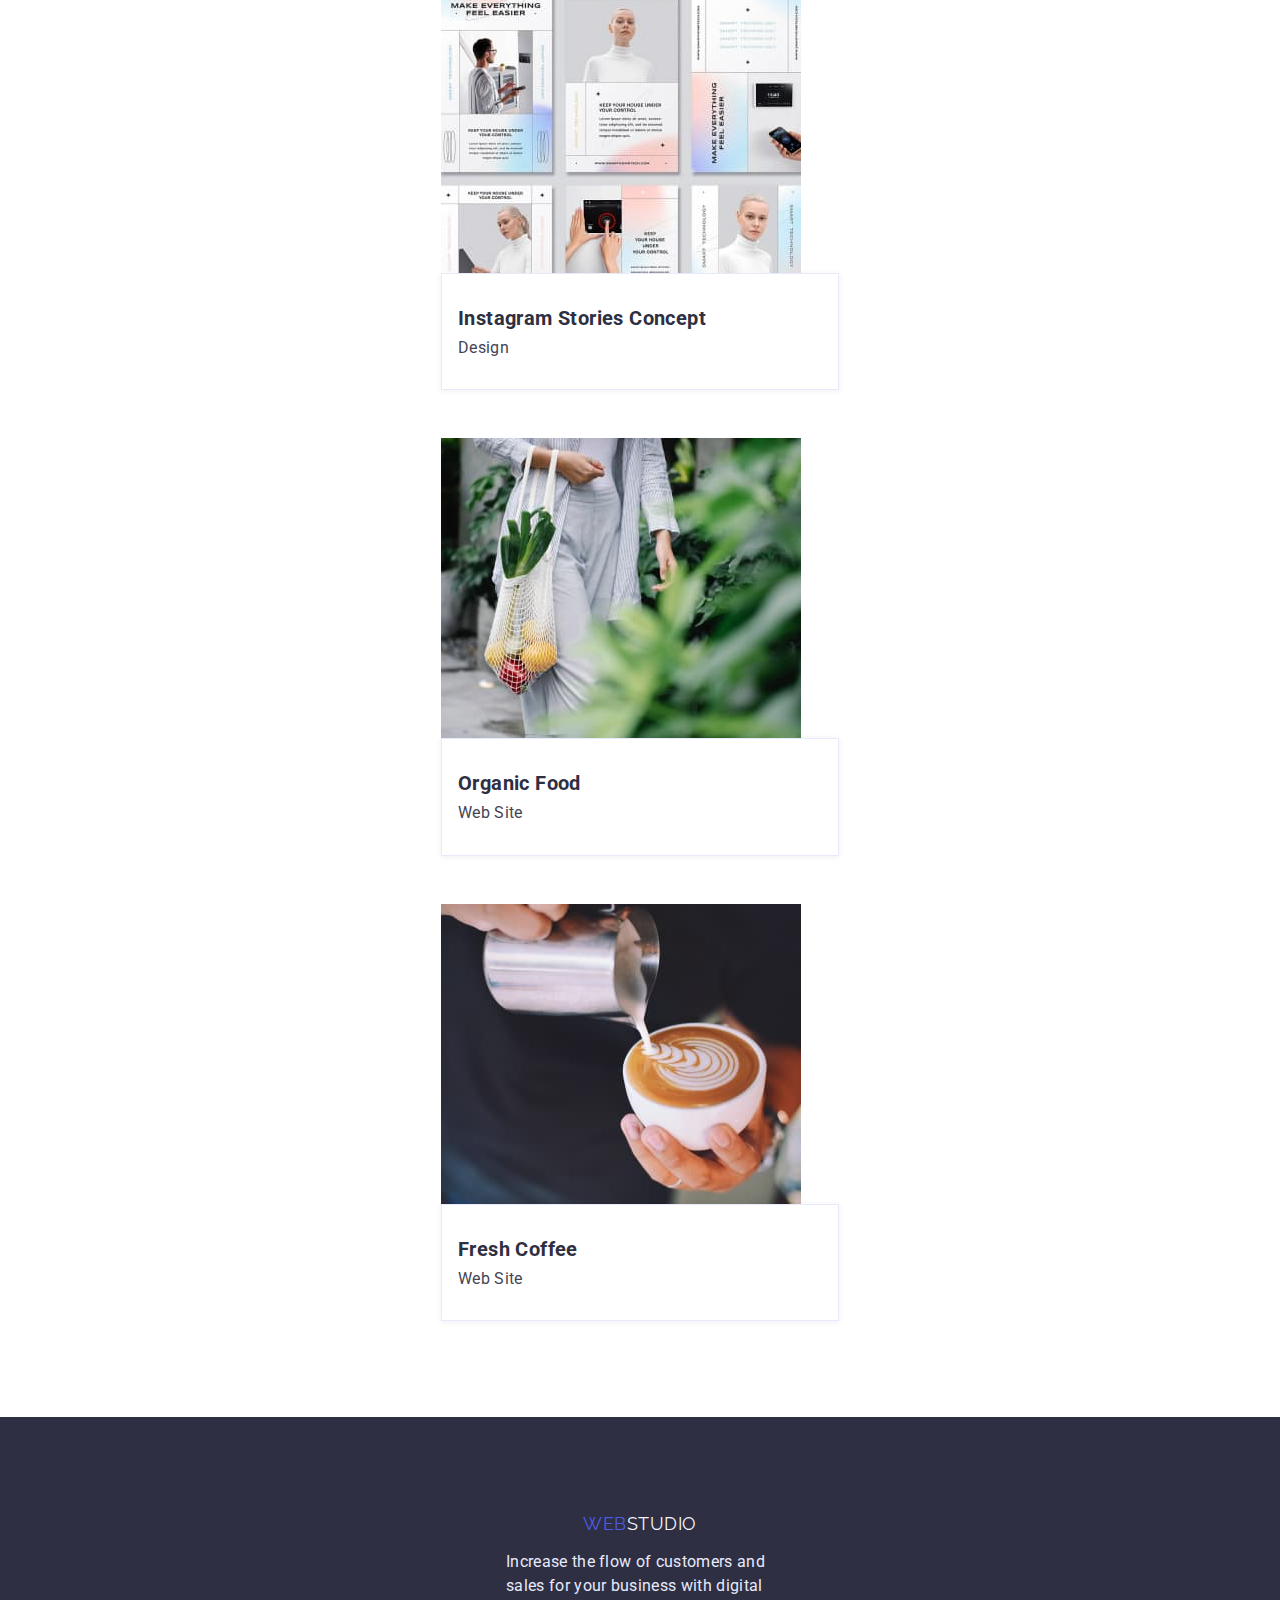
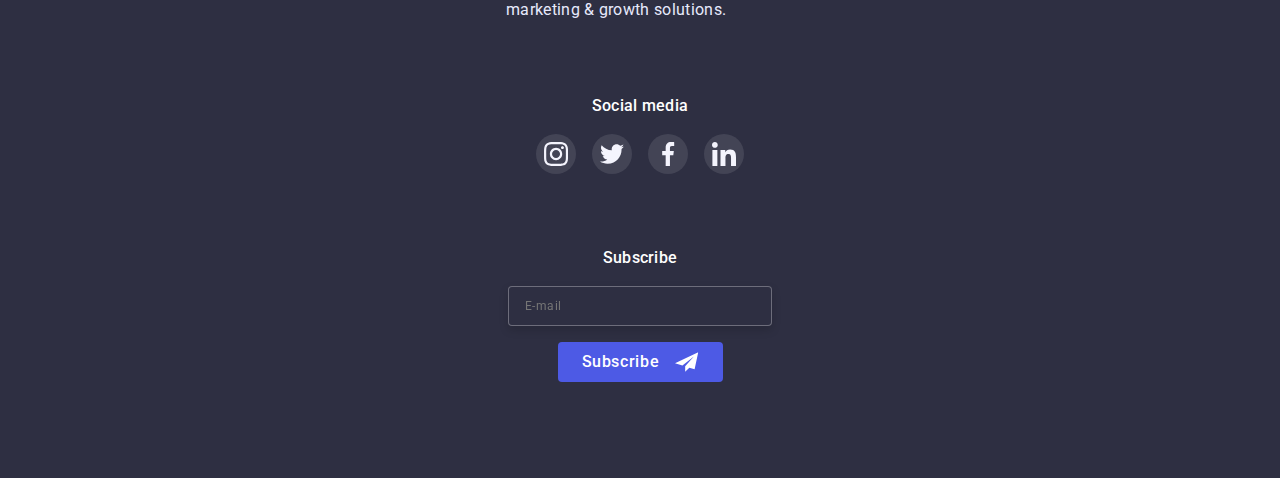
==== commit d4d98488: "add @media screen and (min-width: 768px)" ====
--- a/portfolio.html
+++ b/portfolio.html
@@ -16,9 +16,12 @@
       href="https://cdn.jsdelivr.net/npm/modern-normalize@1.1.0/modern-normalize.min.css"
     />
     <link rel="stylesheet" href="./css/styles.css" />
+    <link rel="stylesheet" href="./css/mobile.css" />
+    <link rel="stylesheet" href="./css/tablet.css" />
+    <link rel="stylesheet" href="./css/desktop.css" />
   </head>
   <body class="body">
-    <!-- <header class="header">
+    <header class="header">
       <div class="header-container container">
         <nav class="header-nav">
           <a class="header-logo" href="./index.html"
@@ -54,8 +57,89 @@
             </li>
           </ul>
         </address>
+        <button type="button" class="menu-open-btn" data-menu-open>
+          <svg class="menu-open-btn-icon" width="32" height="22">
+            <use href="./imeges/main-page/icons.svg#icon-mob-menu-hamburger"></use>
+          </svg>
+        </button>
       </div>
-    </header> -->
+
+      <div class="mob-menu is-hidden" data-menu>
+        <div class="mob-container">
+          <button type="button" class="mob-menu-close-btn" data-menu-close>
+            <svg class="mob-menu-close-btn-icon" width="8" height="8">
+              <use href="./imeges/main-page/icons.svg#icon-close-black"></use>
+            </svg>
+          </button>
+          <nav>
+            <ul class="mob-menu-list list">
+              <li class="mob-menu-item">
+                <a class="mob-menu-link link" href="./index.html">Studio</a>
+              </li>
+              <li class="mob-menu-item">
+                <a class="mob-menu-link link" href="./portfolio.html">Portfolio</a>
+              </li>
+              <li class="mob-menu-item">
+                <a class="mob-menu-link link" href="#">Contacts</a>
+              </li>
+            </ul>
+          </nav>
+          <address class="mob-menu-address">
+            <ul class="contacts-mob-menu-list list">
+              <li class="contacts-mob-menu-item">
+                <a class="contacts-mob-menu-link link" href="tel:+110001111111"
+                  >+11(000)111-11-11</a
+                >
+              </li>
+              <li class="contacts-mob-menu-item">
+                <a class="contacts-mob-menu-link-second link" href="mailto:info@devstudio.com"
+                  >info@devstudio.com</a
+                >
+              </li>
+            </ul>
+          </address>
+          <div class="mob-menu-social">
+            <ul class="mob-menu-social-list list">
+              <li class="mob-menu-social-item">
+                <a href="#" class="mob-menu-social-link link">
+                  <svg class="mob-menu-social-icon" width="24" height="24">
+                    <use
+                      href="./imeges/main-page/icons.svg#icon-instagram-2 "
+                    ></use>
+                  </svg>
+                </a>
+              </li>
+              <li class="mob-menu-social-item">
+                <a href="#" class="mob-menu-social-link link">
+                  <svg class="mob-menu-social-icon" width="24" height="24">
+                    <use href="./imeges/main-page/icons.svg#icon-twitter-1"></use>
+                  </svg>
+                </a>
+              </li>
+              <li class="mob-menu-social-item">
+                <a href="#" class="mob-menu-social-link link">
+                  <svg class="mob-menu-social-icon" width="24" height="24">
+                    <use
+                      href="./imeges/main-page/icons.svg#icon-facebook-1"
+                    ></use>
+                  </svg>
+                </a>
+              </li>
+              <li class="mob-menu-social-item">
+                <a href="#" class="mob-menu-social-link link">
+                  <svg class="mob-menu-social-icon" width="24" height="24">
+                    <use
+                      href="./imeges/main-page/icons.svg#icon-linkedin-1"
+                    ></use>
+                  </svg>
+                </a>
+              </li>
+            </ul>
+          </div>
+        </div>
+      </div>
+
+    </header>
     <main>
       <section class="filters section">
         <div class="container">
@@ -81,13 +165,18 @@
             <li class="project-item">
               <a href="#" class="project-link link">
                 <div class="project-link-img">
-                  <img
-                    class="project-img"
-                    src="./imeges/portfolio/banking.jpg"
-                    alt="banking interface"
-                    width="360"
-                    height="300"
-                  />
+                  <picture>
+                    <source srcset="./imeges/portfolio/banking.jpg 1x, ./imeges/portfolio/banking-2x.jpg 2x" media="(min-width: 1200px)"/>
+                    <source srcset="./imeges/portfolio/portfolio-tablet/banking-tab.jpg 1x, ./imeges/portfolio/portfolio-tablet/banking-tab-2x.jpg 2x" media="(min-width: 768px)"/>
+                    <source srcset="./imeges/portfolio/portfolio-mobile/banking-mob.jpg 1x, ./imeges/portfolio/portfolio-mobile/banking-mob-2x.jpg 2x" media="(min-width: 320px)"/>
+                    <img
+                      class="project-img"
+                      src="./imeges/portfolio/banking.jpg"
+                      alt="banking interface"
+                      width="360"
+                      height="300"
+                    />
+                  </picture>
                   <p class="overlay">
                     14 Stylish and User-Friendly App Design Concepts · Task
                     Manager App · Calorie Tracker App · Exotic Fruit Ecommerce
@@ -105,13 +194,18 @@
             <li class="project-item">
               <a href="#" class="project-link link">
                 <div class="project-link-img">
-                  <img
-                    class="project-img"
-                    src="./imeges/portfolio/payment.jpg"
-                    alt="cashless payment"
-                    width="360"
-                    height="300"
-                  />
+                  <picture>
+                    <source srcset="./imeges/portfolio/payment.jpg 1x, ./imeges/portfolio/payment-2x.jpg 2x" media="(min-width: 1200px)"/>
+                    <source srcset="./imeges/portfolio/portfolio-tablet/payment-tab.jpg 1x, ./imeges/portfolio/portfolio-tablet/payment-tab-2x.jpg 2x" media="(min-width: 768px)"/>
+                    <source srcset="./imeges/portfolio/portfolio-mobile/payment-mob.jpg 1x, ./imeges/portfolio/portfolio-mobile/payment-mob-2x.jpg 2x" media="(min-width: 320px)"/>
+                    <img
+                      class="project-img"
+                      src="./imeges/portfolio/payment.jpg"
+                      alt="cashless payment"
+                      width="360"
+                      height="300"
+                    />
+                  </picture>
                   <p class="overlay">
                     14 Stylish and User-Friendly App Design Concepts · Task
                     Manager App · Calorie Tracker App · Exotic Fruit Ecommerce
@@ -129,13 +223,18 @@
             <li class="project-item">
               <a href="#" class="project-link link">
                 <div class="project-link-img">
-                  <img
-                    class="project-img"
-                    src="./imeges/portfolio/meditaion_app.jpg"
-                    alt="meditaion app"
-                    width="360"
-                    height="300"
-                  />
+                  <picture>
+                    <source srcset="./imeges/portfolio/meditaion_app.jpg 1x, ./imeges/portfolio/meditaion-app-2x.jpg 2x" media="(min-width: 1200px)"/>
+                    <source srcset="./imeges/portfolio/portfolio-tablet/meditaion-app-tab.jpg 1x, ./imeges/portfolio/portfolio-tablet/meditaion-app-tab-2x.jpg 2x" media="(min-width: 768px)"/>
+                    <source srcset="./imeges/portfolio/portfolio-mobile/meditaion-app-mob.jpg 1x, ./imeges/portfolio/portfolio-mobile/meditaion-app-mob-2x.jpg 2x" media="(min-width: 320px)"/>
+                    <img
+                      class="project-img"
+                      src="./imeges/portfolio/meditaion_app.jpg"
+                      alt="meditaion app"
+                      width="360"
+                      height="300"
+                    />
+                  </picture>
                   <p class="overlay">
                     14 Stylish and User-Friendly App Design Concepts · Task
                     Manager App · Calorie Tracker App · Exotic Fruit Ecommerce
@@ -151,13 +250,18 @@
             <li class="project-item">
               <a href="#" class="project-link link">
                 <div class="project-link-img">
-                  <img
-                    class="project-img"
-                    src="./imeges/portfolio/taxi.jpg"
-                    alt="taxi service"
-                    width="360"
-                    height="300"
-                  />
+                  <picture>
+                    <source srcset="./imeges/portfolio/taxi.jpg 1x, ./imeges/portfolio/taxi-2x.jpg 2x" media="(min-width: 1200px)"/>
+                    <source srcset="./imeges/portfolio/portfolio-tablet/taxi-tab.jpg 1x, ./imeges/portfolio/portfolio-tablet/taxi-tab-2x.jpg 2x" media="(min-width: 768px)"/>
+                    <source srcset="./imeges/portfolio/portfolio-mobile/taxi-mob.jpg 1x, ./imeges/portfolio/portfolio-mobile/taxi-mob-2x.jpg 2x" media="(min-width: 320px)"/>
+                    <img
+                      class="project-img"
+                      src="./imeges/portfolio/taxi.jpg"
+                      alt="taxi service"
+                      width="360"
+                      height="300"
+                    />
+                  </picture>
                   <p class="overlay">
                     14 Stylish and User-Friendly App Design Concepts · Task
                     Manager App · Calorie Tracker App · Exotic Fruit Ecommerce
@@ -173,13 +277,18 @@
             <li class="project-item">
               <a href="#" class="project-link link">
                 <div class="project-link-img">
-                  <img
-                    class="project-img"
-                    src="./imeges/portfolio/illustrations.jpg"
-                    alt="illustrations"
-                    width="360"
-                    height="300"
-                  />
+                  <picture>
+                    <source srcset="./imeges/portfolio/illustrations.jpg 1x, ./imeges/portfolio/illustrations-2x.jpg 2x" media="(min-width: 1200px)"/>
+                    <source srcset="./imeges/portfolio/portfolio-tablet/illustrations-tab.jpg 1x, ./imeges/portfolio/portfolio-tablet/illustrations-tab-2x.jpg 2x" media="(min-width: 768px)"/>
+                    <source srcset="./imeges/portfolio/portfolio-mobile/illustrations-mob.jpg 1x, ./imeges/portfolio/portfolio-mobile/illustrations-mob-2x.jpg 2x" media="(min-width: 320px)"/>
+                    <img
+                      class="project-img"
+                      src="./imeges/portfolio/illustrations.jpg"
+                      alt="illustrations"
+                      width="360"
+                      height="300"
+                    />
+                  </picture>
                   <p class="overlay">
                     14 Stylish and User-Friendly App Design Concepts · Task
                     Manager App · Calorie Tracker App · Exotic Fruit Ecommerce
@@ -197,13 +306,18 @@
             <li class="project-item">
               <a href="#" class="project-link link">
                 <div class="project-link-img">
-                  <img
-                    class="project-img"
-                    src="./imeges/portfolio/online_courses.jpg"
-                    alt="online courses"
-                    width="360"
-                    height="300"
-                  />
+                  <picture>
+                    <source srcset="./imeges/portfolio/online_courses.jpg 1x, ./imeges/portfolio/online-courses-2x.jpg 2x" media="(min-width: 1200px)"/>
+                    <source srcset="./imeges/portfolio/portfolio-tablet/online-courses-tab.jpg 1x, ./imeges/portfolio/portfolio-tablet/online-courses-tab-2x.jpg 2x" media="(min-width: 768px)"/>
+                    <source srcset="./imeges/portfolio/portfolio-mobile/online-courses-mob.jpg 1x, ./imeges/portfolio/portfolio-mobile/online-courses-mob-2x.jpg 2x" media="(min-width: 320px)"/>
+                    <img
+                      class="project-img"
+                      src="./imeges/portfolio/online_courses.jpg"
+                      alt="online courses"
+                      width="360"
+                      height="300"
+                    />
+                  </picture>
                   <p class="overlay">
                     14 Stylish and User-Friendly App Design Concepts · Task
                     Manager App · Calorie Tracker App · Exotic Fruit Ecommerce
@@ -219,13 +333,18 @@
             <li class="project-item">
               <a href="#" class="project-link link">
                 <div class="project-link-img">
-                  <img
-                    class="project-img"
-                    src="./imeges/portfolio/stories.jpg"
-                    alt="instagram stories"
-                    width="360"
-                    height="300"
-                  />
+                  <picture>
+                    <source srcset="./imeges/portfolio/stories.jpg 1x, ./imeges/portfolio/stories-2x.jpg 2x" media="(min-width: 1200px)"/>
+                    <source srcset="./imeges/portfolio/portfolio-tablet/stories-tab.jpg 1x, ./imeges/portfolio/portfolio-tablet/stories-tab-2x.jpg 2x" media="(min-width: 768px)"/>
+                    <source srcset="./imeges/portfolio/portfolio-mobile/stories-mob.jpg 1x, ./imeges/portfolio/portfolio-mobile/stories-mob-2x.jpg 2x" media="(min-width: 320px)"/>
+                    <img
+                      class="project-img"
+                      src="./imeges/portfolio/stories.jpg"
+                      alt="instagram stories"
+                      width="360"
+                      height="300"
+                    />
+                  </picture>
                   <p class="overlay">
                     14 Stylish and User-Friendly App Design Concepts · Task
                     Manager App · Calorie Tracker App · Exotic Fruit Ecommerce
@@ -243,13 +362,18 @@
             <li class="project-item">
               <a href="#" class="project-link link">
                 <div class="project-link-img">
-                  <img
-                    class="project-img"
-                    src="./imeges/portfolio/organic_food.jpg"
-                    alt="organic food"
-                    width="360"
-                    height="300"
-                  />
+                  <picture>
+                    <source srcset="./imeges/portfolio/organic_food.jpg 1x, ./imeges/portfolio/organic-food-2x.jpg 2x" media="(min-width: 1200px)"/>
+                    <source srcset="./imeges/portfolio/portfolio-tablet/organic-food-tab.jpg 1x, ./imeges/portfolio/portfolio-tablet/organic-food-tab-2x.jpg 2x" media="(min-width: 768px)"/>
+                    <source srcset="./imeges/portfolio/portfolio-mobile/organic-food-mob.jpg 1x, ./imeges/portfolio/portfolio-mobile/organic-food-mob-2x.jpg 2x" media="(min-width: 320px)"/>
+                    <img
+                      class="project-img"
+                      src="./imeges/portfolio/organic_food.jpg"
+                      alt="organic food"
+                      width="360"
+                      height="300"
+                    />
+                  </picture>
                   <p class="overlay">
                     14 Stylish and User-Friendly App Design Concepts · Task
                     Manager App · Calorie Tracker App · Exotic Fruit Ecommerce
@@ -265,13 +389,18 @@
             <li class="project-item">
               <a href="#" class="project-link link">
                 <div class="project-link-img">
-                  <img
-                    class="project-img"
-                    src="./imeges/portfolio/fresh_coffee.jpg"
-                    alt="coffee"
-                    width="360"
-                    height="300"
-                  />
+                  <picture>
+                    <source srcset="./imeges/portfolio/fresh_coffee.jpg 1x, ./imeges/portfolio/fresh-coffee-2x.jpg 2x" media="(min-width: 1200px)"/>
+                    <source srcset="./imeges/portfolio/portfolio-tablet/fresh-coffee-tab.jpg 1x, ./imeges/portfolio/portfolio-tablet/fresh-coffee-tab-2x.jpg 2x" media="(min-width: 768px)"/>
+                    <source srcset="./imeges/portfolio/portfolio-mobile/fresh-coffee-mob.jpg 1x, ./imeges/portfolio/portfolio-mobile/fresh-coffee-mob-2x.jpg 2x" media="(min-width: 320px)"/>
+                    <img
+                      class="project-img"
+                      src="./imeges/portfolio/fresh_coffee.jpg"
+                      alt="coffee"
+                      width="360"
+                      height="300"
+                    />
+                  </picture>
                   <p class="overlay">
                     14 Stylish and User-Friendly App Design Concepts · Task
                     Manager App · Calorie Tracker App · Exotic Fruit Ecommerce
@@ -359,5 +488,7 @@
         </div>
       </div>
     </footer>
+
+    <script src="./js/menu.js"></script>
   </body>
 </html>
--- a/css/styles.css
+++ b/css/styles.css
@@ -42,6 +42,10 @@
   text-decoration: none;
   line-height: 1.5;
   letter-spacing: 0.02em;
+}
+
+.no-scroll {
+  overflow: hidden;
 }
 
 .section {
@@ -828,6 +832,8 @@
   transform: translateY(0);
 }
 
+
+
 @media screen and (min-width: 320px) {
   .container {
     max-width: 428px;
@@ -838,158 +844,394 @@
     padding-top: 96px;
   }
 
+  .header {
+    padding-top: 24px;
+    padding-bottom: 24px;
+  }
+
+  .header-list {
+    display: none;
+  }
+
+  .contacts-address {
+    display: none;
+  }
+
+  .header-logo {
+    margin-right: 0;
+  }
+
   .menu-open-btn {
     cursor: pointer;
     width: 32px;
-    height: 32px;
-    background-color: var(--title-text-color);
-    margin-top: 24px;
-    margin-right: 24px;
-    margin-bottom: 24px;
+    height: 22px;
+    background-color: transparent;
+    display: block;
+    border: none;
+    padding: 0;
+    line-height: 0;
+  }
+
+  .menu-open-btn-icon {
+    stroke: black;
+  }
+
+  .mob-menu {
+    position: fixed;
+    top: 0;
+    left: 0;
+    width: 100%;
+    height: 100%;
+    max-height: 796px;
+    background-color: #ffffff;
+    transition: visibility, opacity var(--footer-text-color);
+    transition-duration: 250ms;
+    transition-timing-function: cubic-bezier(0.4, 0, 0.2, 1);
+  }
+
+  .mob-menu.is-hidden {
+    opacity: 0;
+    visibility: hidden;
+    pointer-events: none;
+  }
+  
+  .mob-container {
+    position: absolute;
+    top: 50%;
+    left: 50%;
+    transform: translate(-50%, -50%);
+    min-width: 320px;
+    height: 100%;
+    padding: 40px;
+    background: #ffffff;
+    border-radius: 4px;
+    margin: 0 auto;
+  }
+
+  .mob-menu-close-btn {
+    position: absolute;
+    right: 40px;
+    top: 40px;
+    display: flex;
+    justify-content: center;
+    align-items: center;
+    cursor: pointer;
+    width: 24px;
+    height: 24px;
+    border-radius: 50%;
+    background-color: var(--footer-text-color);
+    padding: 0;
+    border: 1px solid rgba(0, 0, 0, 0.1);
     transition-property: background-color;
     transition-duration: 250ms;
     transition-timing-function: cubic-bezier(0.4, 0, 0.2, 1);
   }
-
-  .menu-open-btn-icon {
-    fill: #4d5ae5;
+  
+  .mob-menu-close-btn:hover,
+  .mob-menu-close-btn:focus {
+    background-color: #404bbf;
+  }
+  
+  .mob-menu-close-btn-icon {
+    transition: fill var(--footer-text-color);
+    transition-property: fill;
+    transition-duration: 250ms;
+    transition-timing-function: cubic-bezier(0.4, 0, 0.2, 1);
+  }
+
+  .mob-menu-close-btn:hover .mob-menu-close-btn-icon,
+  .mob-menu-close-btn:focus .mob-menu-close-btn-icon {
+    fill: var(--title-text-color);
+  }
+
+  .mob-menu-list {
+    flex-direction: column;
+    align-items: flex-start;
+    gap: 24px;
+    margin-top: 28px;
+  }
+
+  .mob-menu-link {
+    font-weight: 700;
+    font-size: 32px;
+    line-height: 1.11;
+    text-transform: capitalize;
+    color: #2E2F42;
+    transition-property: color;
+    transition-duration: 250ms;
+    transition-timing-function: cubic-bezier(0.4, 0, 0.2, 1);
+  }
+
+  .mob-menu-link:hover,
+  .mob-menu-link:focus {
+    color: #4D5AE5;
+  }
+
+  .mob-menu-address {
+    font-style: normal;
+    margin-bottom: 48px;
+    margin-top: 180px;
+  }
+
+  .contacts-mob-menu-list {
+    flex-direction: column;
+    align-items: flex-start;
+  }
+
+  .contacts-mob-menu-item {
+    margin-bottom: 40px;
+  }
+
+  .contacts-mob-menu-link {
+    font-weight: 600;
+    font-size: 24px;
+    line-height: 1.11;
+    letter-spacing: 0.02em;
+    color: #4D5AE5;
+  }
+
+  .contacts-mob-menu-link-second {
+    font-weight: 500;
+    font-size: 20px;
+    line-height: 1.2;
+    letter-spacing: 0.02em;
+    color: #434455;
+  }
+
+  .mob-menu-social {
+    display: flex;
+    justify-content: space-between;
+  }
+
+  .mob-menu-social-item {
+    width: 40px;
+    height: 40px;
+  }
+
+  .mob-menu-social-item:not(:last-child) {
+    margin-right: 24px;
+  }
+
+  .mob-menu-social-link {
+    width: 100%;
+    height: 100%;
+    background-color: #4D5AE5;
+    display: flex;
+    align-items: center;
+    justify-content: center;
+    border-radius: 50%;
+    transition-property: background-color;
+    transition-duration: 250ms;
+    transition-timing-function: cubic-bezier(0.4, 0, 0.2, 1);
+  }
+
+  .mob-menu-social-link:hover,
+  .mob-menu-social-link:focus {
+    background-color: #404BBF;
+  }
+
+  .hero {
+    background-image: linear-gradient(
+      rgba(46, 47, 66, 0.7),
+      rgba(46, 47, 66, 0.7)
+      ), url(../imeges/main-page/mobile/Dark-bg-mob.jpg);
+  }
+
+  .hero-title {
+      max-width: 318px;
+      font-size: 36px;
+      line-height: 1.11;
+  }
+
+  .modal {
+      max-width: 320px;
+      padding: 72px 16px 16px 16px;
+  }
+  
+  .modal-text {
+      font-size: 12px;
+      line-height: 1.33;
+  }
+
+  .modal-form-chek-desc {
+      font-size: 10px;
+      line-height: 1.1;
+  }
+  
+  .feature-card {
+      display: none;
+  }
+
+  .feature-list {
+      flex-direction: column;
+  }
+  .feature-item {
+      width: 100%;
+  }
+
+  .feature-item:not(:last-child) {
+      margin-right: 0;
+      margin-bottom: 72px;
+  }
+
+  .feature-title {
+      font-size: 36px;
+      line-height: 1.11;
+      text-align: center;
+      margin-top: 0;
+  }
+
+  .feature-text {
+      line-height: 1.5;
+  }
+
+  .gallery {
+      display: none;
+  }
+
+  .team-list {
+      flex-direction: column;
+      justify-content: center;
+      align-items: center;
+  }
+
+  .team-item:not(:last-child) {
+      margin-bottom: 72px;
+      margin-right: 0;
+  }
+
+  .customers {
+      padding-bottom: 0;
+  }
+
+  .customers-list {
+      flex-wrap: wrap;
+      column-gap: 16px;
+  }
+
+  .customers-item {
+      width: calc((100% - 16px) / 2);
+  }
+
+  .customers-item:not(:last-child) {
+      margin-right: 0;
+      margin-bottom: 72px;
+  }
+
+  .footer {
+      padding-top: 96px;
+      padding-bottom: 96px;
+  }
+
+  .footer-container {
+      align-items: center;
+      flex-direction: column;
+  }
+
+  .footer-logo-link {
+      display: flex;
+      justify-content: center;
+  }
+
+  .footer-text {
+      margin-top: 16px;
+      max-width: 268px;
+  }
+
+  .footer-social {
+      margin-top: 72px;
+      margin-bottom: 72px;
+      margin-left: 0;
+  }
+
+  .footer-strong {
+      display: flex;
+      text-align: center;
+      justify-content: center;
+  }
+
+  .footer-input {
+      margin-left: 0;
+      min-width: 288px;
+  }
+
+  .footer-form {
+      flex-direction: column;
+      align-items: center;
+  }
+
+  .footer-form-input {
+      margin-bottom: 16px;
+  }
+
+  .footer-form-submit {
+      margin: 0;
+  }
+
+  .filters {
+      padding-top: 48px;
+      padding-bottom: 48px;
+  }
+
+  .filters-item:not(:last-child) {
+      margin-bottom: 24px;
+      margin-right: 16px;
+  }
+
+  .filters-list {
+      flex-wrap: wrap;
+      justify-content: flex-start;
+  }
+
+  .project-list {
+      flex-direction: column;
+      column-gap: 0;
+      margin-top: 48px;
+  }
+}
+
+@media screen and (min-width: 768px) {
+  .container {
+    max-width: 780px;
+  }
+
+  .section {
+    padding-bottom: 96px;
+    padding-top: 96px;
   }
 
   .header-list {
+    display: flex;
+  }
+
+  .contacts-address {
+    display: flex;
+  }
+
+  .menu-open-btn {
     display: none;
   }
 
-  .contacts-address {
+  .mob-menu {
     display: none;
   }
-
-  .hero-title {
-    max-width: 318px;
-    font-size: 36px;
-    line-height: 1.11;
-  }
-
-  .feature-card {
+}
+
+@media screen and (min-width: 1200px) {
+  .container {
+    width: 1200px;
+  }
+
+  .section {
+    padding-bottom: 96px;
+    padding-top: 96px;
+  }
+
+  .menu-open-btn {
     display: none;
   }
 
-  .feature-list {
-    flex-direction: column;
-  }
-  .feature-item {
-    width: 396px;
-  }
-
-  .feature-item:not(:last-child) {
-    margin-right: 0;
-    margin-bottom: 72px;
-  }
-
-  .feature-title {
-    font-size: 36px;
-    line-height: 1.11;
-    text-align: center;
-    margin-top: 0;
-  }
-
-  .feature-text {
-    line-height: 1.5;
-  }
-
-  .gallery {
+  .mob-menu {
     display: none;
   }
-
-  .team-list {
-    flex-direction: column;
-    justify-content: center;
-    align-items: center;
-  }
-
-  .team-item:not(:last-child) {
-    margin-bottom: 72px;
-    margin-right: 0;
-  }
-
-  .customers {
-    padding-bottom: 0;
-  }
-
-  .customers-list {
-    flex-wrap: wrap;
-    column-gap: 16px;
-  }
-
-  .customers-item {
-    width: calc((100% - 16px) / 2);
-  }
-
-  .customers-item:not(:last-child) {
-    margin-right: 0;
-    margin-bottom: 72px;
-  }
-
-  .footer {
-    padding-top: 96px;
-    padding-bottom: 96px;
-  }
-
-  .footer-container {
-    align-items: center;
-    flex-direction: column;
-  }
-
-  .footer-logo-link {
-    display: flex;
-    justify-content: center;
-  }
-
-  .footer-text {
-    margin-top: 16px;
-    max-width: 268px;
-  }
-
-  .footer-social {
-    margin-top: 72px;
-    margin-bottom: 72px;
-    margin-left: 0;
-  }
-
-  .footer-strong {
-    display: flex;
-    text-align: center;
-    justify-content: center;
-  }
-
-  .footer-input {
-    margin-left: 0;
-  }
-
-  .footer-form {
-    flex-direction: column;
-    align-items: center;
-  }
-
-  .footer-form-input {
-    margin-bottom: 16px;
-  }
-
-  .footer-form-submit {
-    margin: 0;
-  }
-
-  .filters {
-    padding-top: 48px;
-  }
-
-  .filters-list {
-    
-    
-  }
-
-  .project-list {
-    flex-direction: column;
-    column-gap: 0;
-    margin-top: 48px;
-  }
 }--- a/css/mobile.css
+++ b/css/mobile.css
@@ -0,0 +1,327 @@
+@media screen and (min-width: 320px) {
+    .container {
+        max-width: 428px;
+    }
+
+    .section {
+        padding-bottom: 96px;
+        padding-top: 96px;
+    }
+
+    .menu-open-btn {
+        cursor: pointer;
+        width: 40px;
+        height: 40px;
+        background-color: transparent;
+        display: block;
+        padding: 0;
+        border: none;
+        margin-top: 24px;
+        margin-right: 24px;
+        margin-bottom: 24px;
+        transition-property: background-color;
+        transition-duration: 250ms;
+        transition-timing-function: cubic-bezier(0.4, 0, 0.2, 1);
+    }
+
+    .menu-open-btn-icon {
+        stroke: black;
+    }
+
+    .mob-menu {
+        position: fixed;
+        top: 0;
+        left: 0;
+        width: 100%;
+        height: 100%;
+        background-color: #ffffff;
+        transition: visibility, opacity var(--footer-text-color);
+        transition-duration: 250ms;
+        transition-timing-function: cubic-bezier(0.4, 0, 0.2, 1);
+    }
+
+    .mob-menu.is-hidden {
+        opacity: 0;
+        visibility: hidden;
+        pointer-events: none;
+    }
+    
+    .mob-container {
+        position: absolute;
+        top: 50%;
+        left: 50%;
+        transform: translate(-50%, -50%);
+        width: 320px;
+        height: 100%;
+        padding: 40px;
+        background: #ffffff;
+        border-radius: 4px;
+        margin: 0 auto;
+        border: 4px solid green;
+    }
+
+    .mob-menu-close-btn {
+        position: absolute;
+        right: 40px;
+        top: 40px;
+        display: flex;
+        justify-content: center;
+        align-items: center;
+        cursor: pointer;
+        width: 24px;
+        height: 24px;
+        border-radius: 50%;
+        background-color: var(--footer-text-color);
+        border: 1px solid rgba(0, 0, 0, 0.1);
+        transition-property: background-color;
+        transition-duration: 250ms;
+        transition-timing-function: cubic-bezier(0.4, 0, 0.2, 1);
+    }
+    
+    .mob-menu-close-btn:hover,
+    .mob-menu-close-btn:focus {
+        background-color: #404bbf;
+    }
+    
+    .mob-menu-close-btn-icon {
+        transition: fill var(--footer-text-color);
+        transition-property: fill;
+        transition-duration: 250ms;
+        transition-timing-function: cubic-bezier(0.4, 0, 0.2, 1);
+    }
+
+    .mob-menu-close-btn:hover .mob-menu-close-btn-icon,
+    .mob-menu-close-btn:focus .mob-menu-close-btn-icon {
+        fill: var(--title-text-color);
+    }
+
+    .mob-menu-list {
+        flex-direction: column;
+        align-items: flex-start;
+        gap: 16px;
+        margin-top: 24px;
+    }
+
+    .mob-menu-link {
+        font-size: 20px;
+        line-height: 1.11;
+        text-transform: capitalize;
+        color: #2E2F42;
+    }
+
+    .mob-menu-link:hover,
+    .mob-menu-link:focus {
+        color: #4D5AE5;
+    }
+
+    .mob-menu-address {
+        font-style: normal;
+        margin-bottom: 48px;
+        margin-top: 40px;
+    }
+
+    .contacts-mob-menu-list {
+        flex-direction: column;
+        align-items: flex-start;
+    }
+
+    .contacts-mob-menu-item {
+        margin-bottom: 40px;
+    }
+
+    .contacts-mob-menu-link {
+        font-size: 24px;
+        line-height: 1.11;
+        letter-spacing: 0.02em;
+        color: #4D5AE5;
+    }
+
+    .contacts-mob-menu-link-second {
+        font-size: 20px;
+        line-height: 1.2;
+        letter-spacing: 0.02em;
+        color: #434455;
+    }
+
+    .mob-menu-social {
+        display: flex;
+        justify-content: space-between;
+    }
+
+    .mob-menu-social-item {
+        width: 40px;
+        height: 40px;
+    }
+
+    .mob-menu-social-item:not(:last-child) {
+        margin-right: 24px;
+    }
+
+    .mob-menu-social-link {
+        width: 100%;
+        height: 100%;
+        background-color: #4D5AE5;
+        display: flex;
+        align-items: center;
+        justify-content: center;
+        border-radius: 50%;
+        transition-property: background-color;
+        transition-duration: 250ms;
+        transition-timing-function: cubic-bezier(0.4, 0, 0.2, 1);
+    }
+
+    .mob-menu-social-link:hover,
+    .mob-menu-social-link:focus {
+        background-color: #404BBF;
+    }
+
+    .header-list {
+        display: none;
+    }
+
+    .contacts-address {
+        display: none;
+    }
+
+    .hero {
+        background-image: linear-gradient(
+            rgba(46, 47, 66, 0.7),
+            rgba(46, 47, 66, 0.7)
+        ), url(../imeges/main-page/mobile/Dark-bg-mob.jpg);
+    }
+
+    .hero-title {
+        max-width: 318px;
+        font-size: 36px;
+        line-height: 1.11;
+    }
+
+    .feature-card {
+        display: none;
+    }
+
+    .feature-list {
+        flex-direction: column;
+    }
+    .feature-item {
+        width: 100%;
+    }
+
+    .feature-item:not(:last-child) {
+        margin-right: 0;
+        margin-bottom: 72px;
+    }
+
+    .feature-title {
+        font-size: 36px;
+        line-height: 1.11;
+        text-align: center;
+        margin-top: 0;
+    }
+
+    .feature-text {
+        line-height: 1.5;
+    }
+
+    .gallery {
+        display: none;
+    }
+
+    .team-list {
+        flex-direction: column;
+        justify-content: center;
+        align-items: center;
+    }
+
+    .team-item:not(:last-child) {
+        margin-bottom: 72px;
+        margin-right: 0;
+    }
+
+    .customers {
+        padding-bottom: 0;
+    }
+
+    .customers-list {
+        flex-wrap: wrap;
+        column-gap: 16px;
+    }
+
+    .customers-item {
+        width: calc((100% - 16px) / 2);
+    }
+
+    .customers-item:not(:last-child) {
+        margin-right: 0;
+        margin-bottom: 72px;
+    }
+
+    .footer {
+        padding-top: 96px;
+        padding-bottom: 96px;
+    }
+
+    .footer-container {
+        align-items: center;
+        flex-direction: column;
+    }
+
+    .footer-logo-link {
+        display: flex;
+        justify-content: center;
+    }
+
+    .footer-text {
+        margin-top: 16px;
+        max-width: 268px;
+    }
+
+    .footer-social {
+        margin-top: 72px;
+        margin-bottom: 72px;
+        margin-left: 0;
+    }
+
+    .footer-strong {
+        display: flex;
+        text-align: center;
+        justify-content: center;
+    }
+
+    .footer-input {
+        margin-left: 0;
+    }
+
+    .footer-form {
+        flex-direction: column;
+        align-items: center;
+    }
+
+    .footer-form-input {
+        margin-bottom: 16px;
+    }
+
+    .footer-form-submit {
+        margin: 0;
+    }
+
+    .filters {
+        padding-top: 48px;
+    }
+
+    .filters-item:not(:last-child) {
+        margin-bottom: 24px;
+        margin-right: 16px;
+    }
+
+    .filters-list {
+        flex-wrap: wrap;
+        justify-content: flex-start;
+    }
+
+    .project-list {
+        flex-direction: column;
+        column-gap: 0;
+        margin-top: 48px;
+    }
+}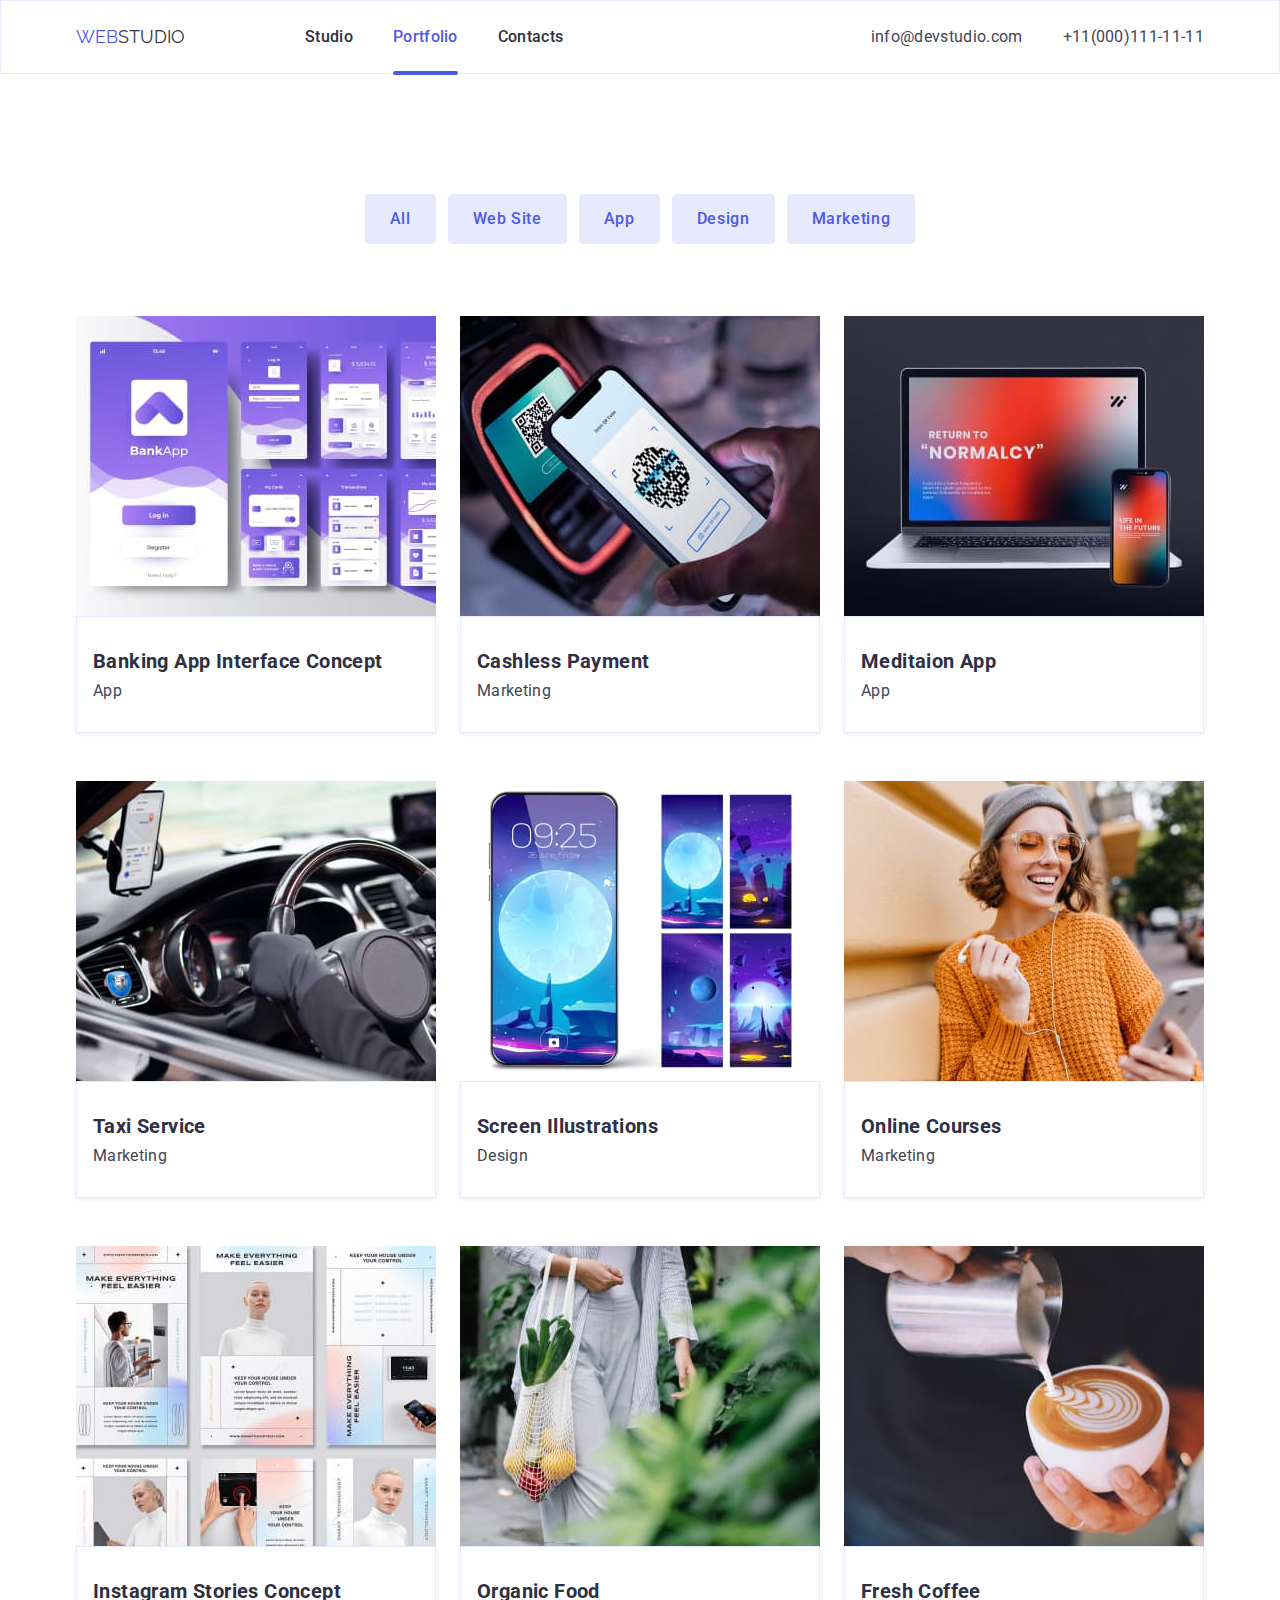
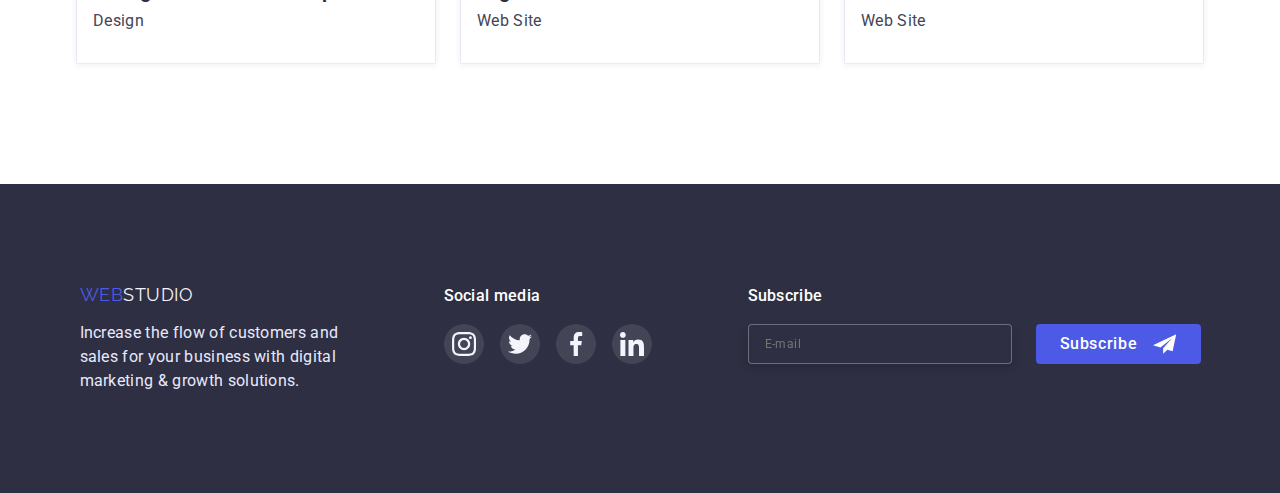
==== commit 3e403e67: "@media screen and (min-width: 428px) and (max-width: 767px)" ====
--- a/portfolio.html
+++ b/portfolio.html
@@ -58,7 +58,7 @@
           </ul>
         </address>
         <button type="button" class="menu-open-btn" data-menu-open>
-          <svg class="menu-open-btn-icon" width="32" height="22">
+          <svg class="menu-open-btn-icon" width="30" height="18">
             <use href="./imeges/main-page/icons.svg#icon-mob-menu-hamburger"></use>
           </svg>
         </button>
@@ -80,7 +80,7 @@
                 <a class="mob-menu-link link" href="./portfolio.html">Portfolio</a>
               </li>
               <li class="mob-menu-item">
-                <a class="mob-menu-link link" href="#">Contacts</a>
+                <a class="mob-menu-link link mob-menu-link-contacts" href="#">Contacts</a>
               </li>
             </ul>
           </nav>
--- a/css/styles.css
+++ b/css/styles.css
@@ -832,21 +832,10 @@
   transform: translateY(0);
 }
 
-
-
-@media screen and (min-width: 320px) {
-  .container {
-    max-width: 428px;
-  }
-
-  .section {
-    padding-bottom: 96px;
-    padding-top: 96px;
-  }
-
+@media screen and (max-width: 767px) {
   .header {
     padding-top: 24px;
-    padding-bottom: 24px;
+    padding-bottom: 22px;
   }
 
   .header-list {
@@ -857,381 +846,31 @@
     display: none;
   }
 
-  .header-logo {
-    margin-right: 0;
+  .modal {
+    max-width: 320px;
+    padding: 72px 16px 16px 16px;
   }
 
-  .menu-open-btn {
-    cursor: pointer;
-    width: 32px;
-    height: 22px;
-    background-color: transparent;
-    display: block;
-    border: none;
-    padding: 0;
-    line-height: 0;
+  .modal-text {
+    font-size: 12px;
   }
 
-  .menu-open-btn-icon {
-    stroke: black;
+  .modal-form-chek-desc {
+    font-size: 10px;
   }
-
-  .mob-menu {
-    position: fixed;
-    top: 0;
-    left: 0;
-    width: 100%;
-    height: 100%;
-    max-height: 796px;
-    background-color: #ffffff;
-    transition: visibility, opacity var(--footer-text-color);
-    transition-duration: 250ms;
-    transition-timing-function: cubic-bezier(0.4, 0, 0.2, 1);
-  }
-
-  .mob-menu.is-hidden {
-    opacity: 0;
-    visibility: hidden;
-    pointer-events: none;
+}
+
+@media screen and (max-width: 1199px) {
+  .section {
+    padding-bottom: 112px;
+    padding-top: 112px;
   }
   
-  .mob-container {
-    position: absolute;
-    top: 50%;
-    left: 50%;
-    transform: translate(-50%, -50%);
-    min-width: 320px;
-    height: 100%;
-    padding: 40px;
-    background: #ffffff;
-    border-radius: 4px;
-    margin: 0 auto;
-  }
-
-  .mob-menu-close-btn {
-    position: absolute;
-    right: 40px;
-    top: 40px;
-    display: flex;
-    justify-content: center;
-    align-items: center;
-    cursor: pointer;
-    width: 24px;
-    height: 24px;
-    border-radius: 50%;
-    background-color: var(--footer-text-color);
-    padding: 0;
-    border: 1px solid rgba(0, 0, 0, 0.1);
-    transition-property: background-color;
-    transition-duration: 250ms;
-    transition-timing-function: cubic-bezier(0.4, 0, 0.2, 1);
-  }
-  
-  .mob-menu-close-btn:hover,
-  .mob-menu-close-btn:focus {
-    background-color: #404bbf;
-  }
-  
-  .mob-menu-close-btn-icon {
-    transition: fill var(--footer-text-color);
-    transition-property: fill;
-    transition-duration: 250ms;
-    transition-timing-function: cubic-bezier(0.4, 0, 0.2, 1);
-  }
-
-  .mob-menu-close-btn:hover .mob-menu-close-btn-icon,
-  .mob-menu-close-btn:focus .mob-menu-close-btn-icon {
-    fill: var(--title-text-color);
-  }
-
-  .mob-menu-list {
-    flex-direction: column;
-    align-items: flex-start;
-    gap: 24px;
-    margin-top: 28px;
-  }
-
-  .mob-menu-link {
-    font-weight: 700;
-    font-size: 32px;
-    line-height: 1.11;
-    text-transform: capitalize;
-    color: #2E2F42;
-    transition-property: color;
-    transition-duration: 250ms;
-    transition-timing-function: cubic-bezier(0.4, 0, 0.2, 1);
-  }
-
-  .mob-menu-link:hover,
-  .mob-menu-link:focus {
-    color: #4D5AE5;
-  }
-
-  .mob-menu-address {
-    font-style: normal;
-    margin-bottom: 48px;
-    margin-top: 180px;
-  }
-
-  .contacts-mob-menu-list {
-    flex-direction: column;
-    align-items: flex-start;
-  }
-
-  .contacts-mob-menu-item {
-    margin-bottom: 40px;
-  }
-
-  .contacts-mob-menu-link {
-    font-weight: 600;
-    font-size: 24px;
-    line-height: 1.11;
-    letter-spacing: 0.02em;
-    color: #4D5AE5;
-  }
-
-  .contacts-mob-menu-link-second {
-    font-weight: 500;
-    font-size: 20px;
-    line-height: 1.2;
-    letter-spacing: 0.02em;
-    color: #434455;
-  }
-
-  .mob-menu-social {
-    display: flex;
-    justify-content: space-between;
-  }
-
-  .mob-menu-social-item {
-    width: 40px;
-    height: 40px;
-  }
-
-  .mob-menu-social-item:not(:last-child) {
-    margin-right: 24px;
-  }
-
-  .mob-menu-social-link {
-    width: 100%;
-    height: 100%;
-    background-color: #4D5AE5;
-    display: flex;
-    align-items: center;
-    justify-content: center;
-    border-radius: 50%;
-    transition-property: background-color;
-    transition-duration: 250ms;
-    transition-timing-function: cubic-bezier(0.4, 0, 0.2, 1);
-  }
-
-  .mob-menu-social-link:hover,
-  .mob-menu-social-link:focus {
-    background-color: #404BBF;
-  }
-
-  .hero {
-    background-image: linear-gradient(
-      rgba(46, 47, 66, 0.7),
-      rgba(46, 47, 66, 0.7)
-      ), url(../imeges/main-page/mobile/Dark-bg-mob.jpg);
-  }
-
-  .hero-title {
-      max-width: 318px;
-      font-size: 36px;
-      line-height: 1.11;
-  }
-
-  .modal {
-      max-width: 320px;
-      padding: 72px 16px 16px 16px;
-  }
-  
-  .modal-text {
-      font-size: 12px;
-      line-height: 1.33;
-  }
-
-  .modal-form-chek-desc {
-      font-size: 10px;
-      line-height: 1.1;
-  }
-  
-  .feature-card {
-      display: none;
-  }
-
-  .feature-list {
-      flex-direction: column;
-  }
-  .feature-item {
-      width: 100%;
-  }
-
-  .feature-item:not(:last-child) {
-      margin-right: 0;
-      margin-bottom: 72px;
-  }
-
-  .feature-title {
-      font-size: 36px;
-      line-height: 1.11;
-      text-align: center;
-      margin-top: 0;
-  }
-
-  .feature-text {
-      line-height: 1.5;
-  }
-
   .gallery {
-      display: none;
-  }
-
-  .team-list {
-      flex-direction: column;
-      justify-content: center;
-      align-items: center;
-  }
-
-  .team-item:not(:last-child) {
-      margin-bottom: 72px;
-      margin-right: 0;
-  }
-
-  .customers {
-      padding-bottom: 0;
-  }
-
-  .customers-list {
-      flex-wrap: wrap;
-      column-gap: 16px;
-  }
-
-  .customers-item {
-      width: calc((100% - 16px) / 2);
-  }
-
-  .customers-item:not(:last-child) {
-      margin-right: 0;
-      margin-bottom: 72px;
-  }
-
-  .footer {
-      padding-top: 96px;
-      padding-bottom: 96px;
-  }
-
-  .footer-container {
-      align-items: center;
-      flex-direction: column;
-  }
-
-  .footer-logo-link {
-      display: flex;
-      justify-content: center;
-  }
-
-  .footer-text {
-      margin-top: 16px;
-      max-width: 268px;
-  }
-
-  .footer-social {
-      margin-top: 72px;
-      margin-bottom: 72px;
-      margin-left: 0;
-  }
-
-  .footer-strong {
-      display: flex;
-      text-align: center;
-      justify-content: center;
-  }
-
-  .footer-input {
-      margin-left: 0;
-      min-width: 288px;
-  }
-
-  .footer-form {
-      flex-direction: column;
-      align-items: center;
-  }
-
-  .footer-form-input {
-      margin-bottom: 16px;
-  }
-
-  .footer-form-submit {
-      margin: 0;
-  }
-
-  .filters {
-      padding-top: 48px;
-      padding-bottom: 48px;
-  }
-
-  .filters-item:not(:last-child) {
-      margin-bottom: 24px;
-      margin-right: 16px;
-  }
-
-  .filters-list {
-      flex-wrap: wrap;
-      justify-content: flex-start;
-  }
-
-  .project-list {
-      flex-direction: column;
-      column-gap: 0;
-      margin-top: 48px;
-  }
-}
-
-@media screen and (min-width: 768px) {
-  .container {
-    max-width: 780px;
-  }
-
-  .section {
-    padding-bottom: 96px;
-    padding-top: 96px;
-  }
-
-  .header-list {
-    display: flex;
-  }
-
-  .contacts-address {
-    display: flex;
-  }
-
-  .menu-open-btn {
     display: none;
   }
 
-  .mob-menu {
-    display: none;
-  }
-}
-
-@media screen and (min-width: 1200px) {
-  .container {
-    width: 1200px;
-  }
-
-  .section {
-    padding-bottom: 96px;
-    padding-top: 96px;
-  }
-
-  .menu-open-btn {
-    display: none;
-  }
-
-  .mob-menu {
+  .feature-card {
     display: none;
   }
 }--- a/css/mobile.css
+++ b/css/mobile.css
@@ -3,25 +3,19 @@
         max-width: 428px;
     }
 
-    .section {
-        padding-bottom: 96px;
-        padding-top: 96px;
+    .header-logo {
+        margin-right: 0;
     }
 
     .menu-open-btn {
         cursor: pointer;
-        width: 40px;
-        height: 40px;
+        width: 30px;
+        height: 18px;
         background-color: transparent;
         display: block;
+        border: none;
         padding: 0;
-        border: none;
-        margin-top: 24px;
-        margin-right: 24px;
-        margin-bottom: 24px;
-        transition-property: background-color;
-        transition-duration: 250ms;
-        transition-timing-function: cubic-bezier(0.4, 0, 0.2, 1);
+        line-height: 0;
     }
 
     .menu-open-btn-icon {
@@ -34,6 +28,7 @@
         left: 0;
         width: 100%;
         height: 100%;
+        z-index: 1;
         background-color: #ffffff;
         transition: visibility, opacity var(--footer-text-color);
         transition-duration: 250ms;
@@ -48,16 +43,18 @@
     
     .mob-container {
         position: absolute;
+        display: flex;
+        flex-direction: column;
+        justify-content: space-between;
         top: 50%;
         left: 50%;
         transform: translate(-50%, -50%);
-        width: 320px;
+        min-width: 320px;
         height: 100%;
         padding: 40px;
         background: #ffffff;
         border-radius: 4px;
         margin: 0 auto;
-        border: 4px solid green;
     }
 
     .mob-menu-close-btn {
@@ -72,6 +69,7 @@
         height: 24px;
         border-radius: 50%;
         background-color: var(--footer-text-color);
+        padding: 0;
         border: 1px solid rgba(0, 0, 0, 0.1);
         transition-property: background-color;
         transition-duration: 250ms;
@@ -98,15 +96,23 @@
     .mob-menu-list {
         flex-direction: column;
         align-items: flex-start;
-        gap: 16px;
-        margin-top: 24px;
+        gap: 24px;
+        margin-top: 32px;
     }
 
     .mob-menu-link {
-        font-size: 20px;
+        font-weight: 700;
+        font-size: 32px;
         line-height: 1.11;
         text-transform: capitalize;
         color: #2E2F42;
+        transition-property: color;
+        transition-duration: 250ms;
+        transition-timing-function: cubic-bezier(0.4, 0, 0.2, 1);
+    }
+
+    .mob-menu-link-contacts {
+        color: #4D5AE5;
     }
 
     .mob-menu-link:hover,
@@ -116,31 +122,28 @@
 
     .mob-menu-address {
         font-style: normal;
-        margin-bottom: 48px;
-        margin-top: 40px;
     }
 
     .contacts-mob-menu-list {
         flex-direction: column;
         align-items: flex-start;
-    }
-
-    .contacts-mob-menu-item {
-        margin-bottom: 40px;
+        gap: 24px;
     }
 
     .contacts-mob-menu-link {
+        font-weight: 600;
         font-size: 24px;
-        line-height: 1.11;
-        letter-spacing: 0.02em;
         color: #4D5AE5;
     }
 
     .contacts-mob-menu-link-second {
-        font-size: 20px;
-        line-height: 1.2;
-        letter-spacing: 0.02em;
+        font-size: 16px;
         color: #434455;
+    }
+
+    .contacts-mob-menu-link-second:hover,
+    .contacts-mob-menu-link-second:focus {
+        color: #4D5AE5;
     }
 
     .mob-menu-social {
@@ -175,34 +178,34 @@
         background-color: #404BBF;
     }
 
-    .header-list {
-        display: none;
-    }
-
-    .contacts-address {
-        display: none;
-    }
-
     .hero {
         background-image: linear-gradient(
-            rgba(46, 47, 66, 0.7),
-            rgba(46, 47, 66, 0.7)
-        ), url(../imeges/main-page/mobile/Dark-bg-mob.jpg);
+        rgba(46, 47, 66, 0.7),
+        rgba(46, 47, 66, 0.7)
+        ),
+            url('../imeges/main-page/mobile/Dark-bg-mob.jpg');
+    }
+    
+    @media (min-device-pixel-ratio: 2),
+        (min-resolution: 192dpi),
+        (min-resolution: 2dppx) {
+        .hero {
+            background-image: linear-gradient(
+                rgba(46, 47, 66, 0.7),
+                rgba(46, 47, 66, 0.7)),
+                    url('../imeges/main-page/mobile/Dark-bg-mob-2x.jpg');
+        }
     }
 
     .hero-title {
         max-width: 318px;
-        font-size: 36px;
-        line-height: 1.11;
-    }
-
-    .feature-card {
-        display: none;
-    }
-
+        font-size: 34px;
+    }
+    
     .feature-list {
         flex-direction: column;
     }
+
     .feature-item {
         width: 100%;
     }
@@ -214,37 +217,29 @@
 
     .feature-title {
         font-size: 36px;
-        line-height: 1.11;
         text-align: center;
         margin-top: 0;
     }
 
     .feature-text {
-        line-height: 1.5;
-    }
-
-    .gallery {
-        display: none;
+        font-size: 16px;
     }
 
     .team-list {
         flex-direction: column;
         justify-content: center;
         align-items: center;
-    }
+    }   
 
     .team-item:not(:last-child) {
         margin-bottom: 72px;
         margin-right: 0;
     }
 
-    .customers {
-        padding-bottom: 0;
-    }
-
     .customers-list {
         flex-wrap: wrap;
         column-gap: 16px;
+        row-gap: 72px;
     }
 
     .customers-item {
@@ -253,7 +248,6 @@
 
     .customers-item:not(:last-child) {
         margin-right: 0;
-        margin-bottom: 72px;
     }
 
     .footer {
@@ -290,6 +284,7 @@
 
     .footer-input {
         margin-left: 0;
+        min-width: 288px;
     }
 
     .footer-form {
@@ -307,11 +302,12 @@
 
     .filters {
         padding-top: 48px;
+        padding-bottom: 48px;
     }
 
     .filters-item:not(:last-child) {
         margin-bottom: 24px;
-        margin-right: 16px;
+        margin-right: 12px;
     }
 
     .filters-list {
@@ -324,4 +320,22 @@
         column-gap: 0;
         margin-top: 48px;
     }
+
+    @media screen and (min-width: 428px) and (max-width: 767px) {
+        .mob-container {
+            width: 428px;
+        }
+        
+        .contacts-mob-menu-list {
+            gap: 24px;
+        }
+
+        .contacts-mob-menu-link {
+            font-size: 36px;
+        }
+    
+        .contacts-mob-menu-link-second {
+            font-size: 22px;
+        }
+    }
 }--- a/css/tablet.css
+++ b/css/tablet.css
@@ -0,0 +1,147 @@
+@media screen and (min-width: 768px) {
+    .container {
+        max-width: 780px;
+    }
+
+    .menu-open-btn {
+        display: none;
+    }
+
+    .mob-menu {
+        display: none;
+    }
+
+    .header-logo {
+        margin-right: 120px;
+    }
+
+    .header-link {
+        font-size: 16px;
+        line-height: 1.5;
+        letter-spacing: 0.02em;
+    }
+
+    .contacts-list {
+        flex-direction: column;
+        justify-content: flex-end;
+    }
+
+    .contacts-item:not(:last-child) {
+        margin-right: 0;
+    }
+    
+    .contacts-link {
+        font-size: 12px;
+        line-height: 1.33;
+        letter-spacing: 0.04em;
+    }
+
+    .hero {
+        background-image: linear-gradient(
+            rgba(46, 47, 66, 0.7),
+            rgba(46, 47, 66, 0.7)), url('../imeges/main-page/tablet/Dark-bg-tab.jpg');
+    }
+
+    @media screen and (min-device-pixel-ratio: 2) and (min-width: 768px), screen and
+        (min-resolution: 192dpi) and (min-width: 768px), screen and
+        (min-resolution: 2dppx) and (min-width: 768px) {
+            .hero {
+                background-image: linear-gradient(
+                    rgba(46, 47, 66, 0.7),
+                    rgba(46, 47, 66, 0.7)), url('../imeges/main-page/tablet/Dark-bg-tab-2x.jpg');
+            }
+    }
+
+    .hero-title {
+        max-width: 494px;
+        font-size: 56px;
+        line-height: 1.07;
+    }
+    
+    .feature-list {
+        flex-wrap: wrap;
+        flex-direction: row;
+        column-gap: 24px;
+        row-gap: 72px;
+    }
+
+    .feature-item {
+        flex-basis: calc((100% - 24px) / 2);
+        width: 356px;
+    }
+
+    .feature-item:not(:last-child) {
+        margin-bottom: 0;
+    }
+
+    .team-list {
+        flex-wrap: wrap;
+        flex-direction: row;
+        column-gap: 24px;
+        row-gap: 64px;
+    }
+
+    .team-item:not(:last-child) {
+        margin-bottom: 0;
+    }
+
+    .customers-list {
+        column-gap: 24px;
+        row-gap: 72px;
+        justify-content: center;
+    }
+
+    .customers-item {
+        width: calc((100% - 48px) / 3);
+        max-width: 168px;
+    }
+
+    .footer-container {
+        max-width: 552px;
+        justify-content: flex-start;
+        flex-wrap: wrap;
+        flex-direction: row;
+        align-items: baseline;
+        column-gap: 24px;
+        row-gap: 72px;
+    }
+
+    .footer-logo-link {
+        justify-content: flex-start;
+    }
+
+    .footer-social {
+        margin: 0;
+    }
+
+    .footer-strong {
+        justify-content: flex-start;
+    }
+
+    .footer-form {
+        display: flex;
+        flex-direction: row;
+        align-items: stretch;
+        gap: 24px;
+    }
+
+    .filters {
+        padding-top: 64px;
+        padding-bottom: 96px;
+    }
+
+    .filters-list {
+        justify-content: center;
+    }
+
+    .project-list {
+        flex-wrap: wrap;
+        flex-direction: row;
+        gap: 24px;
+        row-gap: 72px;
+    }
+
+    .project-item {
+        flex-basis: calc((100% - 24px) / 2);
+    }
+}--- a/css/desktop.css
+++ b/css/desktop.css
@@ -0,0 +1,89 @@
+@media screen and (min-width: 1200px) {
+    .container {
+        min-width: 1158px;
+    }
+
+    .section {
+        padding-bottom: 120px;
+        padding-top: 120px;
+    }
+
+    .contacts-list {
+        flex-direction: row;
+    }
+
+    .contacts-item:not(:last-child) {
+        margin-right: 40px;
+    }
+
+    .contacts-link {
+        font-size: 16px;
+        line-height: 1.5;
+        letter-spacing: 0.02em;
+    }
+
+    .hero {
+        background-image: linear-gradient(
+        rgba(46, 47, 66, 0.7),
+        rgba(46, 47, 66, 0.7)), url('../imeges/main-page/people-office.jpg');
+        padding: 188px 0;
+    }
+
+    @media screen and (min-device-pixel-ratio: 2) and (min-width: 1200px), screen and
+        (min-resolution: 192dpi) and (min-width: 1200px), screen and
+        (min-resolution: 2dppx) and (min-width: 1200px) {
+            .hero {
+                background-image: linear-gradient(
+                    rgba(46, 47, 66, 0.7),
+                    rgba(46, 47, 66, 0.7)), url('../imeges/main-page/people-office-2x.jpg');
+            }
+    }
+
+    .feature-item {
+        flex-basis: calc((100% - 72px) / 4);
+        width: 264px;
+    }
+
+    .feature-title {
+        font-size: 20px;
+        line-height: 1.2;
+        text-align: start;
+        margin-top: 8px;
+    }
+
+    .gallery {
+        padding-top: 0;
+    }
+
+    .customers-list {
+        max-width: 1128px;
+    }
+
+    .customers-item {
+        width: calc((100% - 120px) / 6);
+        height: 88px;
+    }
+
+    .footer {
+        padding-top: 100px;
+        padding-bottom: 100px;
+    }
+
+    .footer-container {
+        max-width: 1128px;
+        justify-content: center;
+        align-items: baseline;
+        gap: 96px;
+    }
+
+    .project-list {
+        gap: 24px;
+        row-gap: 48px;
+    }
+
+    .project-item {
+        flex-basis: calc((100% - 48px) / 3);
+        max-width: 360px;
+    }
+}
+
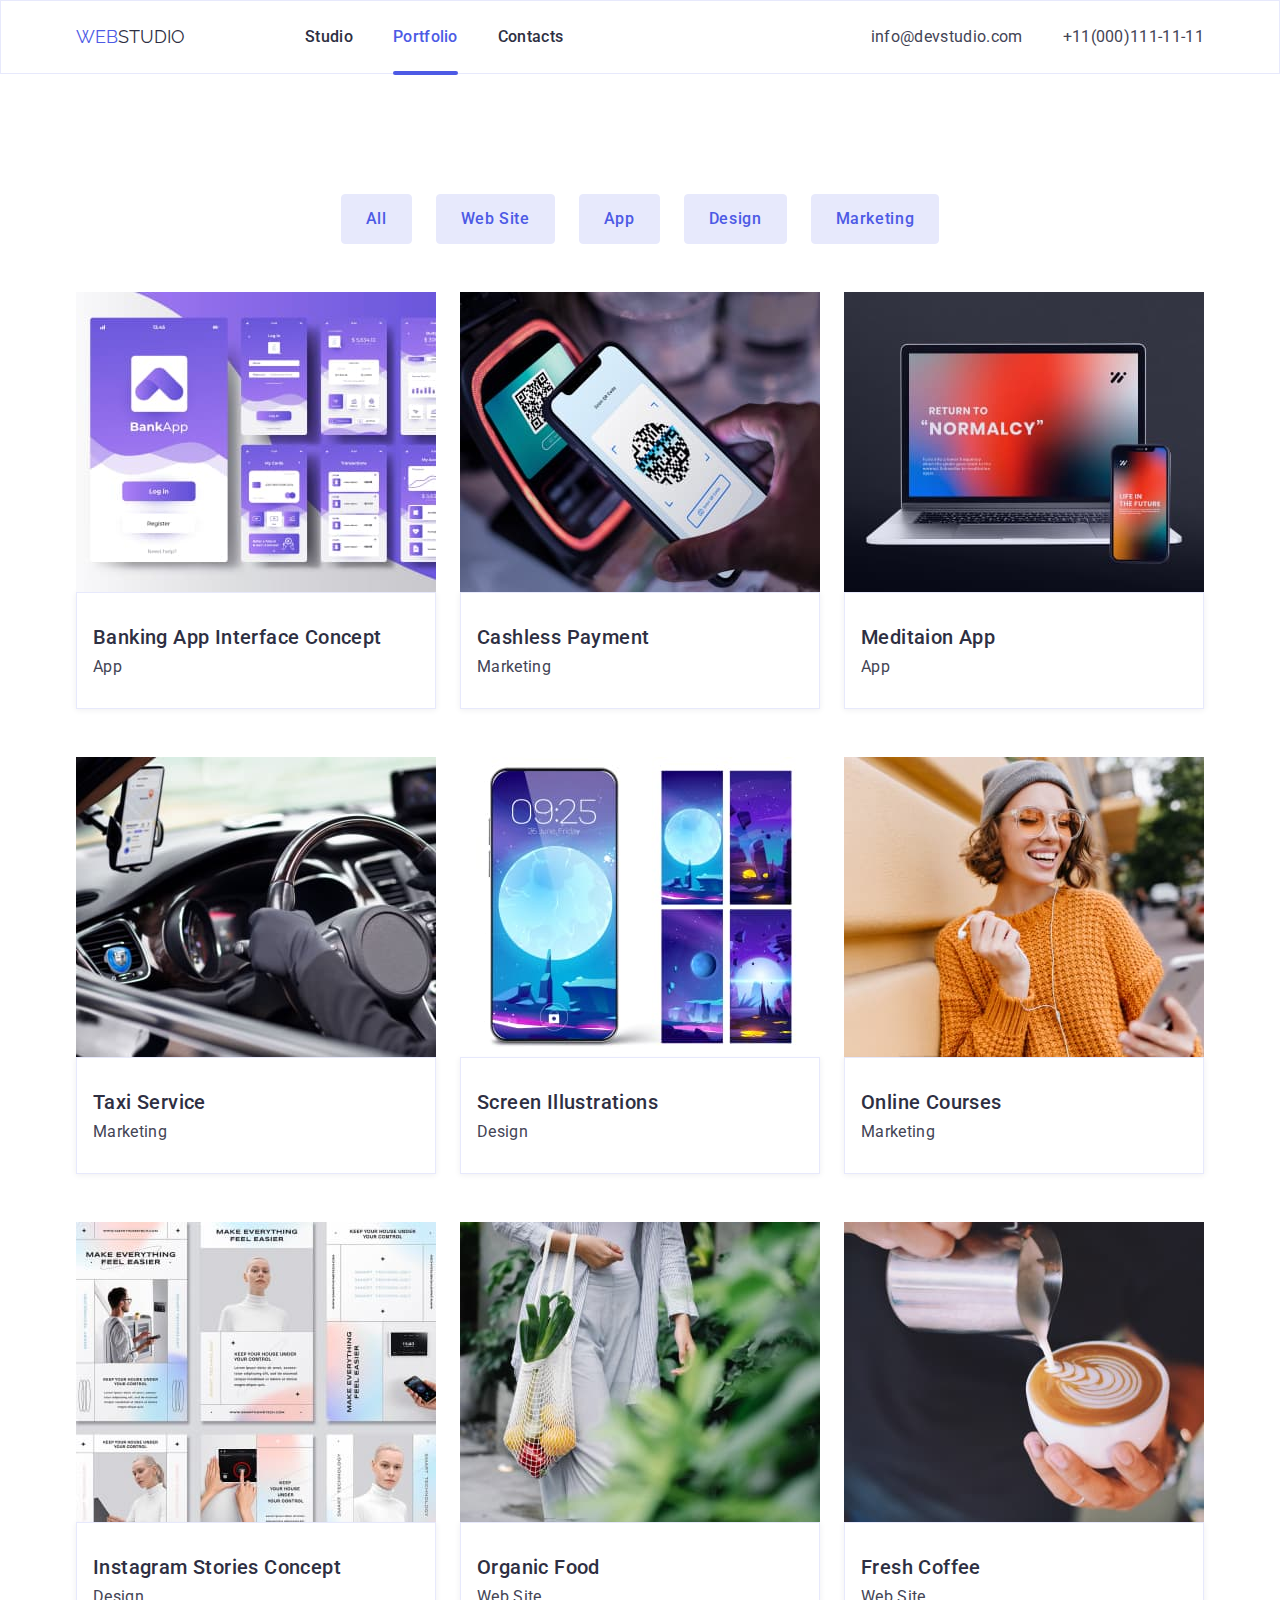
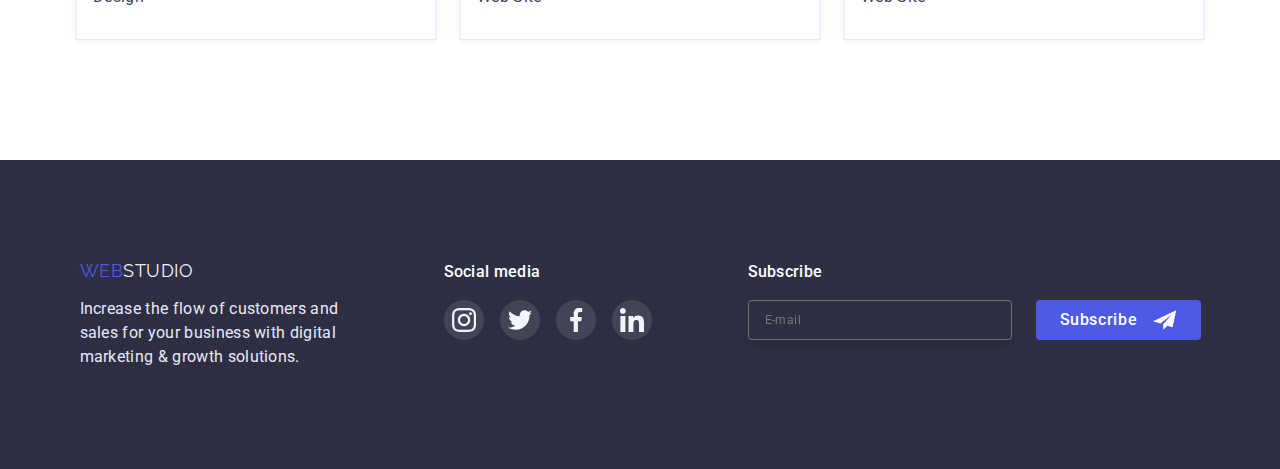
==== commit 8d243f94: "add  styles mob-menu ::after and styles modal on the tablet" ====
--- a/portfolio.html
+++ b/portfolio.html
@@ -77,7 +77,7 @@
                 <a class="mob-menu-link link" href="./index.html">Studio</a>
               </li>
               <li class="mob-menu-item">
-                <a class="mob-menu-link link" href="./portfolio.html">Portfolio</a>
+                <a class="mob-menu-link link mob-link-after" href="./portfolio.html">Portfolio</a>
               </li>
               <li class="mob-menu-item">
                 <a class="mob-menu-link link mob-menu-link-contacts" href="#">Contacts</a>
--- a/css/styles.css
+++ b/css/styles.css
@@ -63,6 +63,7 @@
 }
 
 .section-suptitle {
+  font-weight: 500;
   font-size: 20px;
   line-height: 1.2;
   letter-spacing: 0.02em;
@@ -832,6 +833,12 @@
   transform: translateY(0);
 }
 
+@media screen and (max-width: 427px) {
+  .filters-btn {
+    font-size: 14px;
+  }
+}
+
 @media screen and (max-width: 767px) {
   .header {
     padding-top: 24px;
@@ -844,19 +851,6 @@
 
   .contacts-address {
     display: none;
-  }
-
-  .modal {
-    max-width: 320px;
-    padding: 72px 16px 16px 16px;
-  }
-
-  .modal-text {
-    font-size: 12px;
-  }
-
-  .modal-form-chek-desc {
-    font-size: 10px;
   }
 }
 
--- a/css/mobile.css
+++ b/css/mobile.css
@@ -45,7 +45,7 @@
         position: absolute;
         display: flex;
         flex-direction: column;
-        justify-content: space-between;
+        justify-content: space-around;
         top: 50%;
         left: 50%;
         transform: translate(-50%, -50%);
@@ -59,8 +59,8 @@
 
     .mob-menu-close-btn {
         position: absolute;
-        right: 40px;
-        top: 40px;
+        right: 24px;
+        top: 24px;
         display: flex;
         justify-content: center;
         align-items: center;
@@ -96,8 +96,8 @@
     .mob-menu-list {
         flex-direction: column;
         align-items: flex-start;
-        gap: 24px;
-        margin-top: 32px;
+        gap: 40px;
+        margin-bottom: 80px;
     }
 
     .mob-menu-link {
@@ -127,7 +127,7 @@
     .contacts-mob-menu-list {
         flex-direction: column;
         align-items: flex-start;
-        gap: 24px;
+        gap: 40px;
     }
 
     .contacts-mob-menu-link {
@@ -137,6 +137,7 @@
     }
 
     .contacts-mob-menu-link-second {
+        font-weight: 500;
         font-size: 16px;
         color: #434455;
     }
@@ -176,6 +177,22 @@
     .mob-menu-social-link:hover,
     .mob-menu-social-link:focus {
         background-color: #404BBF;
+    }
+
+    .mob-link-after {
+        position: relative;
+        color: var(--accent-text-color);
+    }
+
+    .mob-link-after::after {
+        content: "";
+        text-decoration: underline;
+        position: absolute;
+        display: block;
+        width: 100%;
+        height: 4px;
+        background: var(--accent-text-color);
+        border-radius: 2px;
     }
 
     .hero {
@@ -202,6 +219,19 @@
         font-size: 34px;
     }
     
+    .modal {
+        max-width: 320px;
+        padding: 72px 16px 16px 16px;
+    }
+    
+    .modal-text {
+        font-size: 12px;
+    }
+    
+    .modal-form-chek-desc {
+        font-size: 10px;
+    }
+    
     .feature-list {
         flex-direction: column;
     }
@@ -306,28 +336,40 @@
     }
 
     .filters-item:not(:last-child) {
-        margin-bottom: 24px;
-        margin-right: 12px;
+        margin-right: 0;
     }
 
     .filters-list {
         flex-wrap: wrap;
         justify-content: flex-start;
+        gap: 16px 24px;
     }
 
     .project-list {
         flex-direction: column;
+        justify-content: center;
+        align-items: center;
         column-gap: 0;
+        row-gap: 72px;
         margin-top: 48px;
     }
 
     @media screen and (min-width: 428px) and (max-width: 767px) {
-        .mob-container {
-            width: 428px;
+        .modal {
+            max-width: 392px;
+            padding: 72px 16px 24px 16px;
         }
         
-        .contacts-mob-menu-list {
-            gap: 24px;
+        .modal-text {
+            font-size: 16px;
+        }
+        
+        .modal-form-chek-desc {
+            font-size: 12px;
+        }
+        
+        .mob-menu-link {
+            font-size: 36px;
         }
 
         .contacts-mob-menu-link {
@@ -335,7 +377,16 @@
         }
     
         .contacts-mob-menu-link-second {
-            font-size: 22px;
+            font-size: 20px;
+        }
+
+        .mob-menu-social-item:not(:last-child) {
+            margin-right: 56px;
+        }
+
+        .hero-title {
+            max-width: 320px;
+            font-size: 36px;
         }
     }
 }--- a/css/tablet.css
+++ b/css/tablet.css
@@ -58,6 +58,19 @@
         line-height: 1.07;
     }
     
+    .modal {
+        max-width: 408px;
+        padding: 72px 24px 24px 24px;
+    }
+
+    .modal-text {
+        font-size: 16px;
+    }
+    
+    .modal-form-chek-desc {
+        font-size: 12px;
+    }
+
     .feature-list {
         flex-wrap: wrap;
         flex-direction: row;
@@ -127,7 +140,7 @@
 
     .filters {
         padding-top: 64px;
-        padding-bottom: 96px;
+        padding-bottom: 112px;
     }
 
     .filters-list {
